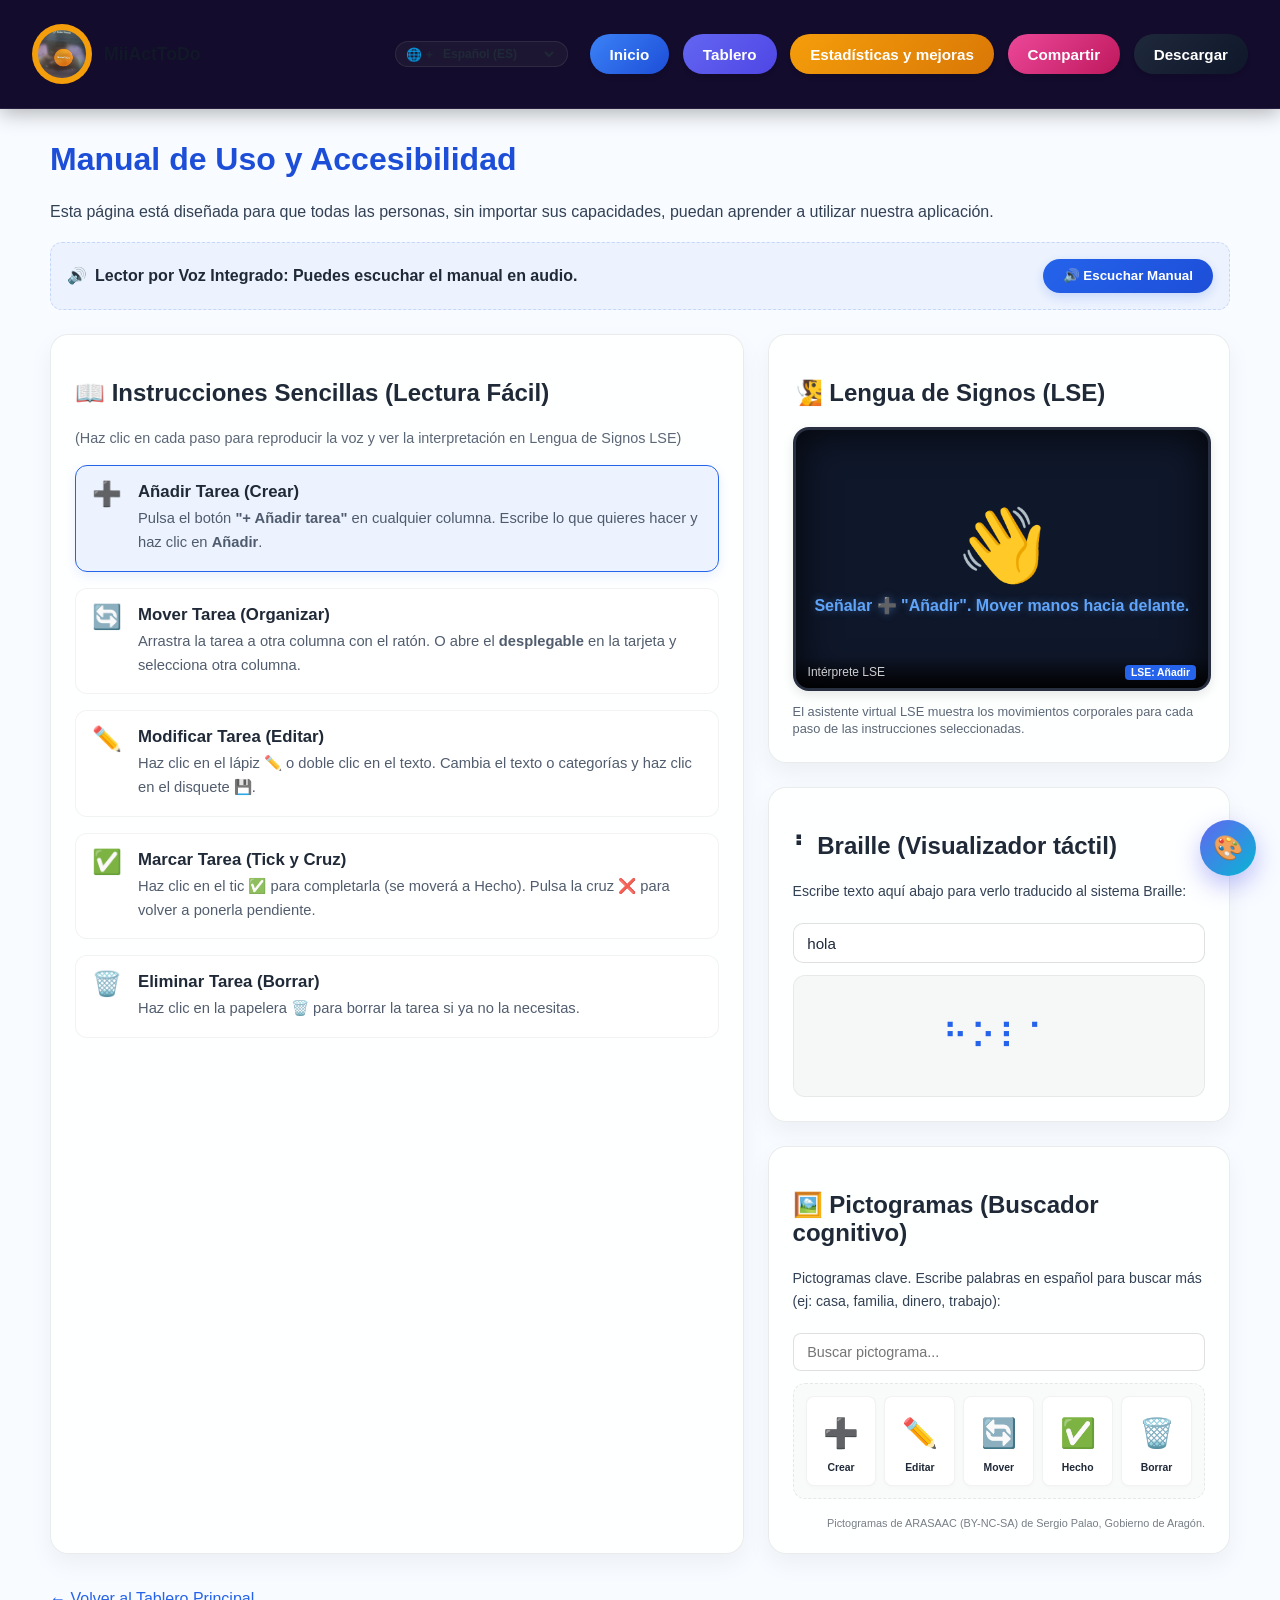
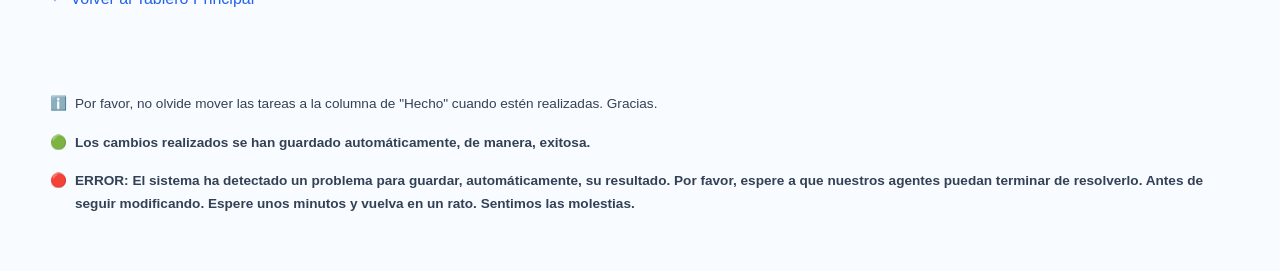
==== pages/about/index.html @ 46155be8 "adding viws" ====
<!DOCTYPE html>
<html lang="es">
<head>
  <meta charset="UTF-8">
  <meta name="viewport" content="width=device-width, initial-scale=1.0">
  <title data-translate="about_title">Acerca de... - Accesibilidad</title>
  <link rel="stylesheet" href="../../css/style.css?v=3">
  <link rel="stylesheet" href="./style.css">
  <script src="../../js/theme.js?v=3"></script>
  <script src="../../js/language.js" defer></script>
</head>
<body>
  <nav>
    <div class="nav-brand">
      <img src="../../img/logo.jpeg" alt="App logo" class="logo">
      <span class="brand-name">MiiActToDo</span>
    </div>
    <div class="nav-actions">
      <a href="../../index.html" class="nav-btn nav-btn-inicio" data-translate="nav_home">Inicio</a>
      <a href="../tablero/index.html" class="nav-btn nav-btn-tablero" data-translate="nav_board">Tablero</a>
      <a href="../estadisticasymejoras/index.html" class="nav-btn nav-btn-stats" data-translate="nav_stats">Estadísticas y mejoras</a>
      <a href="../compartir/index.html" class="nav-btn nav-btn-share" data-translate="nav_share">Compartir</a>
      <button type="button" class="nav-btn nav-btn-download" data-action="download-board" data-translate="nav_download">Descargar</button>
    </div>
  </nav>

  <main>
    <h1 data-translate="about_title">Manual de Uso y Accesibilidad</h1>
    <p data-translate="about_subtitle">Esta página está diseñada para que todas las personas, sin importar sus capacidades, puedan aprender a utilizar nuestra aplicación.</p>

    <!-- Narrator Control Panel -->
    <div class="narrator-section">
      <div style="display: flex; align-items: center; gap: 0.5rem;">
        <span>🔊</span>
        <strong data-translate="narrator_title">Lector por Voz Integrado: Puedes escuchar el manual en audio.</strong>
      </div>
      <div>
        <button id="audio-speak-btn" class="narrate-btn" data-translate="narrator_btn_speak">🔊 Escuchar Manual</button>
        <button id="audio-stop-btn" class="narrate-btn active" style="display:none; background:#ef4444;" data-translate="narrator_btn_stop">⏹️ Detener</button>
      </div>
    </div>

    <!-- Main Content Layout -->
    <div class="accessibility-container">
      
      <!-- Left Column: Lectura Facil Instructions -->
      <section class="accessibility-card">
        <h2 data-translate="easy_title">📖 Instrucciones Sencillas (Lectura Fácil)</h2>
        <p style="opacity:0.8; font-size:0.9rem;" data-translate="easy_subtitle">(Haz clic en cada paso para reproducir la voz y ver la interpretación en Lengua de Signos LSE)</p>
        
        <ul class="easy-instructions" id="steps-list">
          <li class="easy-step active" data-step="1" data-text="">
            <span class="step-number">➕</span>
            <div class="step-details">
              <h3>Añadir Tarea (Crear)</h3>
              <p>Pulsa el botón <strong>"+ Añadir tarea"</strong> en cualquier columna. Escribe lo que quieres hacer y haz clic en <strong>Añadir</strong>.</p>
            </div>
          </li>
          
          <li class="easy-step" data-step="2" data-text="">
            <span class="step-number">🔄</span>
            <div class="step-details">
              <h3>Mover Tarea (Organizar)</h3>
              <p>Arrastra la tarea a otra columna con el ratón. O abre el <strong>desplegable</strong> en la tarjeta y selecciona otra columna.</p>
            </div>
          </li>
          
          <li class="easy-step" data-step="3" data-text="">
            <span class="step-number">✏️</span>
            <div class="step-details">
              <h3>Modificar Tarea (Editar)</h3>
              <p>Haz clic en el lápiz <strong>✏️</strong> o doble clic en el texto. Cambia el texto o categorías y haz clic en el disquete <strong>💾</strong>.</p>
            </div>
          </li>
 
          <li class="easy-step" data-step="4" data-text="">
            <span class="step-number">✅</span>
            <div class="step-details">
              <h3>Marcar Tarea (Tick y Cruz)</h3>
              <p>Haz clic en la cruz <strong>❌</strong> para completarla (se moverá a Hecho). Pulsa el tick verde <strong>✅</strong> para volver a activarla.</p>
            </div>
          </li>
 
          <li class="easy-step" data-step="5" data-text="">
            <span class="step-number">🗑️</span>
            <div class="step-details">
              <h3>Eliminar Tarea (Borrar)</h3>
              <p>Haz clic en la papelera <strong>🗑️</strong> para borrar la tarea si ya no la necesitas.</p>
            </div>
          </li>
        </ul>
      </section>

      <!-- Right Column: Interactive Accessibility widgets -->
      <div style="display: flex; flex-direction: column; gap: 1.5rem;">
        
        <!-- Sign Language Player simulation -->
        <section class="accessibility-card">
          <h2 data-translate="lse_title">🧏 Lengua de Signos (LSE)</h2>
          <div class="lse-widget">
            <div class="lse-video-box">
              <div class="lse-avatar-container">
                <span class="lse-avatar" id="lse-avatar-emoji">👋</span>
                <span class="lse-status" id="lse-status-text" data-translate="lse_status_init">¡Hola! Selecciona un paso</span>
              </div>
              <div class="lse-video-controls">
                <span data-translate="lse_interpreter">Intérprete LSE</span>
                <span class="lse-badge" id="lse-chapter-badge" data-translate="lse_chapter_init">Capítulo: Inicio</span>
              </div>
            </div>
            <p style="font-size:0.8rem; margin:0; opacity:0.8; line-height:1.4;" data-translate="lse_desc">El asistente virtual LSE muestra los movimientos corporales para cada paso de las instrucciones seleccionadas.</p>
          </div>
        </section>

        <!-- Braille Transliterator widget -->
        <section class="accessibility-card">
          <h2 data-translate="braille_title">⠃ Braille (Visualizador táctil)</h2>
          <div class="braille-widget">
            <p style="font-size:0.88rem; margin:0 0 0.5rem 0;" data-translate="braille_desc">Escribe texto aquí abajo para verlo traducido al sistema Braille:</p>
            <input type="text" class="braille-input" id="braille-input-field" placeholder="Escribe aquí... (ej: hola)" data-translate="braille_placeholder" value="hola">
            <div class="braille-output-box">
              <span class="braille-text" id="braille-output-text">⠓⠕⠇⠁</span>
            </div>
          </div>
        </section>

        <!-- Pictograms widget -->
        <section class="accessibility-card">
          <h2 data-translate="picto_title">🖼️ Pictogramas (Buscador cognitivo)</h2>
          <div class="pictograms-widget">
            <p style="font-size:0.88rem; margin:0 0 0.5rem 0;" data-translate="picto_desc">Pictogramas clave. Escribe palabras para buscar más (ej: casa, familia, dinero, trabajo):</p>
            <div class="picto-search-container">
              <input type="text" class="picto-search-input" id="picto-search-field" placeholder="Buscar pictograma..." data-translate="picto_placeholder">
            </div>
            <div class="picto-grid" id="picto-results-grid">
              <!-- Dynamically populated from ARASAAC API / fallback -->
            </div>
            <div class="picto-attribution" style="font-size:0.68rem; opacity:0.6; text-align:right; margin-top:0.4rem;" data-translate="picto_attribution">
              Pictogramas de ARASAAC (BY-NC-SA) de Sergio Palao, Gobierno de Aragón.
            </div>
          </div>
        </section>

      </div>
    </div>

    <p style="margin-top: 2rem;"><a href="../../index.html" data-translate="back_to_board">← Volver al Tablero Principal</a></p>

    <footer class="board-status-footer" style="margin-top: 3.5rem; padding: 1.5rem 0; border-top: 1px solid rgba(255,255,255,0.06); display: flex; flex-direction: column; gap: 1rem; font-size: 0.85rem; line-height: 1.6; text-align: left; width: 100%;">
      <div style="display: flex; gap: 8px; align-items: flex-start; color: #cbd5e1; font-weight: 500;">
        <span>ℹ️</span>
        <p data-translate="footer_reminder" style="margin: 0;">Por favor, no olvide mover las tareas a la columna de "Hecho" cuando estén realizadas. Gracias.</p>
      </div>
      <div style="display: flex; gap: 8px; align-items: flex-start; color: #00f59b; font-weight: 600;">
        <span>🟢</span>
        <p data-translate="footer_save_success" style="margin: 0;">Los cambios realizados se han guardado automáticamente, de manera, exitosa.</p>
      </div>
      <div style="display: flex; gap: 8px; align-items: flex-start; color: #ef4444; font-weight: 600;">
        <span>🔴</span>
        <p data-translate="footer_save_error" style="margin: 0;">ERROR: El sistema ha detectado un problema para guardar, automáticamente, su resultado.<br>Por favor, espere a que nuestros agentes puedan terminar de resolverlo. Antes de seguir modificando.<br>Espere unos minutos y vuelva en un rato. Sentimos las molestias.</p>
      </div>
    </footer>
  </main>

  <script>
    document.addEventListener('DOMContentLoaded', () => {
      // 1. Text to Speech Narrator using HTML5 Web Speech API
      const speakBtn = document.getElementById('audio-speak-btn');
      const stopBtn = document.getElementById('audio-stop-btn');
      let synth = window.speechSynthesis;
      let utterance = null;
      let isNarrating = false;

      const stopSpeech = () => {
        if (synth && synth.speaking) {
          synth.cancel();
        }
        isNarrating = false;
        const currentLang = localStorage.getItem('app-language') || 'es';
        const dict = window.translations && window.translations[currentLang] ? window.translations[currentLang] : (window.translations ? window.translations.es : null);
        speakBtn.innerHTML = dict && dict.narrator_btn_speak ? dict.narrator_btn_speak : (currentLang === 'en' ? '🔊 Listen to Manual' : '🔊 Escuchar Manual');
        speakBtn.classList.remove('active');
        stopBtn.style.display = 'none';
      };

      const speakText = (text) => {
        if (!synth) return;
        stopSpeech();

        const currentLang = localStorage.getItem('app-language') || 'es';
        utterance = new SpeechSynthesisUtterance(text);
        
        // Map 2-letter codes to standard locales for better TTS voice matching
        const langMap = {
          'en': 'en-US', 'es': 'es-ES', 'fr': 'fr-FR', 'de': 'de-DE',
          'it': 'it-IT', 'pt': 'pt-PT', 'ca': 'ca-ES', 'gl': 'gl-ES',
          'eu': 'eu-ES', 'nl': 'nl-NL', 'pl': 'pl-PL', 'ro': 'ro-RO',
          'sv': 'sv-SE', 'da': 'da-DK', 'no': 'no-NO', 'fi': 'fi-FI',
          'cs': 'cs-CZ', 'hu': 'hu-HU', 'el': 'el-GR', 'tr': 'tr-TR',
          'ar': 'ar-SA', 'zh': 'zh-CN', 'ja': 'ja-JP', 'ko': 'ko-KR',
          'hi': 'hi-IN', 'ru': 'ru-RU'
        };
        utterance.lang = langMap[currentLang] || currentLang;
        utterance.rate = 0.95; // Slightly slower for readability
        
        utterance.onend = () => {
          stopSpeech();
        };

        utterance.onerror = () => {
          stopSpeech();
        };

        isNarrating = true;
        
        const dict = window.translations && window.translations[currentLang] ? window.translations[currentLang] : (window.translations ? window.translations.es : null);
        const speakingText = dict && dict.narrator_btn_speaking ? dict.narrator_btn_speaking : (currentLang === 'en' ? '⏸️ Narrating...' : '⏸️ Narrando...');
        
        speakBtn.innerHTML = speakingText;
        speakBtn.classList.add('active');
        stopBtn.style.display = 'inline-block';
        synth.speak(utterance);
      };

      speakBtn.addEventListener('click', () => {
        if (isNarrating) {
          stopSpeech();
        } else {
          let allText = "";
          const currentLang = localStorage.getItem('app-language') || 'es';
          const dict = window.translations && window.translations[currentLang] ? window.translations[currentLang] : (window.translations ? window.translations.es : null);
          const manualTitle = dict && dict.about_title ? dict.about_title + ". " : (currentLang === 'en' ? "User Manual. " : "Manual de Uso. ");
          allText += manualTitle;
          
          const steps = document.querySelectorAll('.easy-step');
          steps.forEach(step => {
            allText += step.getAttribute('data-text') + " ";
          });
          speakText(allText);
        }
      });

      stopBtn.addEventListener('click', stopSpeech);

      // 2. Clickable steps LSE interaction
      const steps = document.querySelectorAll('.easy-step');
      const lseEmoji = document.getElementById('lse-avatar-emoji');
      const lseStatus = document.getElementById('lse-status-text');
      const lseChapter = document.getElementById('lse-chapter-badge');

      const lseActions = {
        '1': { emoji: '🙌' },
        '2': { emoji: '🤝' },
        '3': { emoji: '✍️' },
        '4': { emoji: '👍' },
        '5': { emoji: '👎' }
      };

      steps.forEach(step => {
        step.addEventListener('click', () => {
          steps.forEach(s => s.classList.remove('active'));
          step.classList.add('active');

          const stepId = step.getAttribute('data-step');
          const stepText = step.getAttribute('data-text');

          // Read individual step
          speakText(stepText);

          // Update LSE visual interpreter simulation (text updates via language.js updateUIForLanguage)
          const currentLang = localStorage.getItem('app-language') || 'es';
          const action = lseActions[stepId];
          if (action) {
            lseEmoji.innerHTML = action.emoji;
            
            // Trigger language-based LSE text
            if (window.updateUIForLanguage) {
              window.updateUIForLanguage(currentLang);
            }
            
            // Trigger quick animation pop
            lseEmoji.style.animation = 'none';
            setTimeout(() => {
              lseEmoji.style.animation = 'lse-wave 1.5s ease-in-out infinite';
            }, 10);
          }
        });
      });

      // 3. Braille Transliterator
      const brailleInput = document.getElementById('braille-input-field');
      const brailleOutput = document.getElementById('braille-output-text');
      
      const brailleMap = {
        'a': '⠁', 'b': '⠃', 'c': '⠉', 'd': '⠙', 'e': '⠑', 'f': '⠋', 'g': '⠛', 'h': '⠓', 'i': '⠊', 'j': '⠚',
        'k': '⠅', 'l': '⠇', 'm': '⠍', 'n': '⠝', 'o': '⠕', 'p': '⠏', 'q': '⠟', 'r': '⠗', 's': '⠎', 't': '⠞',
        'u': '⠥', 'v': '⠧', 'w': '⠺', 'x': '⠭', 'y': '⠽', 'z': '⠵',
        'á': '⠷', 'é': '⠮', 'í': '⠊', 'ó': '⠬', 'ú': '⠾', 'ñ': '⠻',
        '1': '⠂', '2': '⠆', '3': '⠒', '4': '⠲', '5': '⠢', '6': '⠖', '7': '⠶', '8': '⠦', '9': '⠔', '0': '⠴',
        ' ': '⠠', '.': '⠤', ',': '⠠', '?': '⠦', '!': '⠮', '-': '⠤'
      };

      const transliterateToBraille = (text) => {
        return text.toLowerCase().split('').map(char => brailleMap[char] || char).join('');
      };

      brailleInput.addEventListener('input', (e) => {
        const val = e.target.value;
        brailleOutput.innerHTML = transliterateToBraille(val) || '⠠';
      });

      // 4. Pictograms Search connecting to official ARASAAC API
      const pictoSearch = document.getElementById('picto-search-field');
      const pictoGrid = document.getElementById('picto-results-grid');

      const defaultSearchTerms = {
        es: [
          { query: 'añadir', label: 'Crear' },
          { query: 'editar', label: 'Editar' },
          { query: 'mover', label: 'Mover' },
          { query: 'completado', label: 'Hecho' },
          { query: 'borrar', label: 'Borrar' }
        ],
        en: [
          { query: 'add', label: 'Create' },
          { query: 'edit', label: 'Edit' },
          { query: 'move', label: 'Move' },
          { query: 'completed', label: 'Done' },
          { query: 'delete', label: 'Delete' }
        ]
      };

      const pictoVocabulary = {
        es: {
          'casa': { symbol: '🏠', name: 'Casa' },
          'hogar': { symbol: '🏠', name: 'Hogar' },
          'familia': { symbol: '👪', name: 'Familia' },
          'personal': { symbol: '👤', name: 'Personal' },
          'social': { symbol: '👥', name: 'Social' },
          'amigos': { symbol: '🎉', name: 'Amigos' },
          'trabajo': { symbol: '💼', name: 'Trabajo' },
          'laboral': { symbol: '💼', name: 'Laboral' },
          'ocio': { symbol: '🎭', name: 'Ocio' },
          'juego': { symbol: '🎮', name: 'Juego' },
          'salud': { symbol: '❤️', name: 'Salud' },
          'medico': { symbol: '🏥', name: 'Médico' },
          'dinero': { symbol: '💰', name: 'Dinero' },
          'finanzas': { symbol: '💰', name: 'Finanzas' },
          'comida': { symbol: '🍏', name: 'Comida' },
          'fruta': { symbol: '🍎', name: 'Fruta' },
          'tiempo': { symbol: '⏱️', name: 'Tiempo' },
          'reloj': { symbol: '⏳', name: 'Reloj' },
          'calendario': { symbol: '📅', name: 'Fecha' },
          'correcto': { symbol: '✅', name: 'Hecho' },
          'incorrecto': { symbol: '❌', name: 'Pendiente' },
          'escribir': { symbol: '✏️', name: 'Escribir' },
          'papelera': { symbol: '🗑️', name: 'Borrar' },
          'persona': { symbol: '👤', name: 'Persona' },
          'escuchar': { symbol: '🔊', name: 'Escuchar' },
          'hablar': { symbol: '🗣️', name: 'Hablar' },
          'signos': { symbol: '🧏', name: 'Signos' }
        },
        en: {
          'house': { symbol: '🏠', name: 'House' },
          'home': { symbol: '🏠', name: 'Home' },
          'family': { symbol: '👪', name: 'Family' },
          'personal': { symbol: '👤', name: 'Personal' },
          'social': { symbol: '👥', name: 'Social' },
          'friends': { symbol: '🎉', name: 'Friends' },
          'work': { symbol: '💼', name: 'Work' },
          'job': { symbol: '💼', name: 'Job' },
          'leisure': { symbol: '🎭', name: 'Leisure' },
          'game': { symbol: '🎮', name: 'Game' },
          'health': { symbol: '❤️', name: 'Health' },
          'doctor': { symbol: '🏥', name: 'Doctor' },
          'money': { symbol: '💰', name: 'Money' },
          'finance': { symbol: '💰', name: 'Finance' },
          'food': { symbol: '🍏', name: 'Food' },
          'fruit': { symbol: '🍎', name: 'Fruit' },
          'time': { symbol: '⏱️', name: 'Time' },
          'clock': { symbol: '⏳', name: 'Clock' },
          'calendar': { symbol: '📅', name: 'Calendar' },
          'correct': { symbol: '✅', name: 'Done' },
          'incorrect': { symbol: '❌', name: 'Pending' },
          'write': { symbol: '✏️', name: 'Write' },
          'trash': { symbol: '🗑️', name: 'Delete' },
          'person': { symbol: '👤', name: 'Person' },
          'listen': { symbol: '🔊', name: 'Listen' },
          'speak': { symbol: '🗣️', name: 'Speak' },
          'signs': { symbol: '🧏', name: 'Signs' }
        }
      };

      const renderFallbackPictos = (filterText, lang) => {
        pictoGrid.innerHTML = '';
        const dict = pictoVocabulary[lang] || pictoVocabulary.es;
        let found = false;
        
        for (const [key, value] of Object.entries(dict)) {
          if (key.includes(filterText) || value.name.toLowerCase().includes(filterText)) {
            const card = document.createElement('div');
            card.className = 'picto-card';
            card.title = value.name;
            card.innerHTML = `<span class="picto-symbol">${value.symbol}</span><span class="picto-name">${value.name}</span>`;
            pictoGrid.appendChild(card);
            found = true;
          }
        }
        
        if (!found) {
          const empty = document.createElement('div');
          empty.style.cssText = 'grid-column: 1 / -1; text-align: center; font-size: 0.85rem; opacity: 0.6; padding: 1rem;';
          empty.innerHTML = lang === 'en' 
            ? `No pictograms found for "${filterText}"`
            : `No se encontraron pictogramas para "${filterText}"`;
          pictoGrid.appendChild(empty);
        }
      };

      const loadDefaultPictograms = (lang) => {
        const terms = defaultSearchTerms[lang] || defaultSearchTerms.es;
        pictoGrid.innerHTML = '';
        
        // Emojis mapping for fallback
        const emojis = {
          'Crear': '➕', 'Create': '➕',
          'Editar': '✏️', 'Edit': '✏️',
          'Mover': '🔄', 'Move': '🔄',
          'Hecho': '✅', 'Done': '✅',
          'Borrar': '🗑️', 'Delete': '🗑️'
        };

        terms.forEach(t => {
          const card = document.createElement('div');
          card.className = 'picto-card';
          card.title = t.label;
          const fallbackEmoji = emojis[t.label] || '❓';
          
          card.innerHTML = `<span class="picto-symbol">${fallbackEmoji}</span><span class="picto-name">${t.label}</span>`;
          pictoGrid.appendChild(card);
          
          // Asynchronously fetch from ARASAAC API
          const apiLang = lang === 'en' ? 'en' : 'es';
          fetch(`https://api.arasaac.org/api/pictograms/${apiLang}/search/${encodeURIComponent(t.query)}`)
            .then(res => res.json())
            .then(data => {
              if (Array.isArray(data) && data.length > 0) {
                const id = data[0]._id || data[0].idPictogram;
                if (id) {
                  const imgUrl = `https://api.arasaac.org/api/pictograms/${id}`;
                  const symbolSpan = card.querySelector('.picto-symbol');
                  if (symbolSpan) {
                    symbolSpan.innerHTML = `<img src="${imgUrl}" class="picto-img" alt="${t.label}">`;
                  }
                }
              }
            })
            .catch(err => {
              console.warn('ARASAAC API error for term: ' + t.query, err);
            });
        });
      };

      let searchTimeout = null;
      const performSearch = (query) => {
        const lang = localStorage.getItem('app-language') || 'es';
        const searchVal = query.toLowerCase().trim();
        
        if (!searchVal) {
          loadDefaultPictograms(lang);
          return;
        }
        
        pictoGrid.innerHTML = `<div style="grid-column: 1/-1; text-align: center; font-size: 0.85rem; opacity: 0.6; padding: 1rem;">${lang === 'en' ? 'Loading...' : 'Cargando...'}</div>`;
        
        const apiLang = lang === 'en' ? 'en' : 'es';
        fetch(`https://api.arasaac.org/api/pictograms/${apiLang}/search/${encodeURIComponent(searchVal)}`)
          .then(res => res.json())
          .then(data => {
            pictoGrid.innerHTML = '';
            if (Array.isArray(data) && data.length > 0) {
              const items = data.slice(0, 12); // Limit to top 12 results
              items.forEach(item => {
                const id = item._id || item.idPictogram;
                const keyword = item.keywords && item.keywords[0] ? item.keywords[0].keyword : item.keyword || searchVal;
                
                const card = document.createElement('div');
                card.className = 'picto-card';
                card.title = keyword;
                
                const imgUrl = `https://api.arasaac.org/api/pictograms/${id}`;
                card.innerHTML = `
                  <span class="picto-symbol">
                    <img src="${imgUrl}" class="picto-img" alt="${keyword}">
                  </span>
                  <span class="picto-name">${keyword}</span>
                `;
                pictoGrid.appendChild(card);
              });
            } else {
              renderFallbackPictos(searchVal, lang);
            }
          })
          .catch(err => {
            console.warn('ARASAAC search API failed, falling back to local emojis:', err);
            renderFallbackPictos(searchVal, lang);
          });
      };

      pictoSearch.addEventListener('input', (e) => {
        clearTimeout(searchTimeout);
        searchTimeout = setTimeout(() => {
          performSearch(e.target.value);
        }, 400);
      });

      // Load initial pictograms based on active language
      const activeLang = localStorage.getItem('app-language') || 'es';
      loadDefaultPictograms(activeLang);

      // Listen for language changes to reload
      window.addEventListener('languagechanged', (e) => {
        loadDefaultPictograms(e.detail.language);
        // Clear input
        pictoSearch.value = '';
      });

      // Stop speech on page unload/navigate
      window.addEventListener('beforeunload', () => {
        if (synth) synth.cancel();
      });
    });
  </script>
</body>
</html>
---- css/style.css ----
body {
  font-family: 'Outfit', sans-serif;
  margin: 0;
  padding: 0;
  min-height: 100vh;
  background: #0a051b;
  color: #f1f5f9;
}

nav {
  display: flex;
  align-items: center;
  justify-content: space-between;
  flex-wrap: wrap;
  gap: 1.75rem;
  padding: 1.5rem 2rem;
  background: #130c2c;
  border-bottom: 1px solid rgba(255, 255, 255, 0.08);
  box-shadow: 0 4px 20px rgba(0, 0, 0, 0.3);
}

.nav-brand {
  display: flex;
  align-items: center;
  gap: 0.75rem;
}

.logo {
  width: 48px;
  height: 48px;
  object-fit: cover;
  border-radius: 50%;
  background: #f59e0b;
  padding: 6px;
  animation: logo-spin 8s linear infinite;
}

@keyframes logo-spin {
  from { transform: rotate(0deg); }
  to   { transform: rotate(360deg); }
}

.brand-name {
  font-weight: 700;
  font-size: 1.1rem;
  color: #111827;
}

.nav-actions {
  display: flex;
  gap: 0.85rem;
  flex-wrap: wrap;
  align-items: center;
}

.nav-btn {
  display: inline-block;
  text-decoration: none;
  font-weight: 600;
  font-size: 0.95rem;
  padding: 0.7rem 1.25rem;
  border-radius: 999px;
  border: none;
  cursor: pointer;
  color: #ffffff;
  transition: all 0.25s cubic-bezier(0.4, 0, 0.2, 1);
  box-shadow: 0 4px 6px -1px rgba(0, 0, 0, 0.05), 0 2px 4px -1px rgba(0, 0, 0, 0.03);
}

/* Hover and active states for a premium, tactile feeling */
.nav-btn:hover,
.nav-btn:focus {
  transform: translateY(-2px);
  color: #ffffff;
  box-shadow: 0 8px 16px -4px rgba(0, 0, 0, 0.12), 0 4px 8px -2px rgba(0, 0, 0, 0.06);
  text-decoration: none;
  outline: none;
}

.nav-btn:active {
  transform: translateY(0);
}

.nav-btn:focus-visible {
  outline: 3px solid rgba(59, 130, 246, 0.5);
  outline-offset: 2px;
}

/* Specific button color palettes using vibrant modern gradients */
.nav-btn-inicio {
  background: linear-gradient(135deg, #3b82f6, #1d4ed8);
}
.nav-btn-inicio:hover {
  background: linear-gradient(135deg, #60a5fa, #2563eb);
}

.nav-btn-about {
  background: linear-gradient(135deg, #8b5cf6, #6d28d9);
}
.nav-btn-about:hover {
  background: linear-gradient(135deg, #a78bfa, #7c3aed);
}

.nav-btn-tablero {
  background: linear-gradient(135deg, #6366f1, #4f46e5);
}
.nav-btn-tablero:hover {
  background: linear-gradient(135deg, #818cf8, #4f46e5);
}

.nav-btn-stats {
  background: linear-gradient(135deg, #f59e0b, #d97706);
}
.nav-btn-stats:hover {
  background: linear-gradient(135deg, #fbbf24, #b45309);
}

.nav-btn-share {
  background: linear-gradient(135deg, #ec4899, #be185d);
}
.nav-btn-share:hover {
  background: linear-gradient(135deg, #f472b6, #db2777);
}

.nav-btn-download {
  background: linear-gradient(135deg, #1e293b, #0f172a);
}
.nav-btn-download:hover {
  background: linear-gradient(135deg, #334155, #1e293b);
}


main {
  max-width: 1180px;
  margin: 0 auto;
  padding: 2rem 1.25rem;
}

.board-intro {
  margin-bottom: 1.5rem;
  padding: 1.5rem;
  background: #130c2c;
  border-radius: 18px;
  border: 1px solid rgba(255, 255, 255, 0.08);
  box-shadow: 0 12px 30px rgba(0, 0, 0, 0.25);
}

.intro-instructions {
  margin-top: 1.25rem;
  display: grid;
  grid-template-columns: repeat(auto-fit, minmax(190px, 1fr));
  gap: 1rem;
}

.intro-step {
  background: rgba(120, 120, 120, 0.05);
  padding: 1rem;
  border-radius: 12px;
  border: 1px solid rgba(120, 120, 120, 0.12);
  transition: transform 0.2s ease, box-shadow 0.2s ease;
}

.intro-step:hover {
  transform: translateY(-2px);
  box-shadow: 0 6px 12px rgba(15, 23, 42, 0.04);
}

.intro-step h3 {
  margin: 0 0 0.35rem 0;
  font-size: 0.95rem;
  font-weight: 700;
  display: flex;
  align-items: center;
  gap: 6px;
}

.intro-step p {
  margin: 0;
  font-size: 0.8rem;
  opacity: 0.8;
  line-height: 1.4;
}

.columns {
  display: grid;
  grid-template-columns: repeat(auto-fit, minmax(240px, 1fr));
  gap: 1rem;
  margin-bottom: 1.5rem;
}

.column {
  background: #130c2c;
  border-radius: 18px;
  padding: 1.25rem;
  border: 1px solid rgba(255, 255, 255, 0.08);
  box-shadow: 0 10px 24px rgba(0, 0, 0, 0.20);
}

.column h2 {
  margin-top: 0;
  font-size: 1.15rem;
  color: #00f59b !important;
  display: flex;
  justify-content: space-between;
  align-items: center;
  width: 100%;
}

.column-add-btn {
  width: 26px;
  height: 26px;
  border-radius: 50%;
  border: 1.5px solid #00f59b;
  background: transparent;
  color: #00f59b;
  font-size: 1.1rem;
  font-weight: 700;
  display: flex;
  align-items: center;
  justify-content: center;
  cursor: pointer;
  transition: all 0.2s ease;
  padding: 0;
  margin: 0;
  line-height: 1;
}

.column-add-btn:hover {
  background: rgba(0, 245, 155, 0.1);
  transform: scale(1.08);
}

.column ul {
  list-style: none;
  margin: 1rem 0 0;
  padding: 0;
}

.column li {
  padding: 0.7rem 0;
  border-bottom: 1px solid #e5e7eb;
}

.column li:last-child {
  border-bottom: none;
}

.ambitos {
  background: #ffffff;
  border-radius: 18px;
  padding: 1.5rem;
  box-shadow: 0 10px 24px rgba(15, 23, 42, 0.05);
}

.ambitos h2 {
  margin-top: 0;
  font-size: 1.25rem;
}

.ambitos buttons,
.ambitos-details {
  margin-top: 1rem;
}

.ambitos-buttons {
  display: flex;
  flex-wrap: wrap;
  gap: 0.75rem;
  margin: 1rem 0 0;
}

.ambitos-buttons button {
  border: none;
  padding: 0.7rem 1.25rem;
  border-radius: 999px;
  cursor: pointer;
  font-weight: 600;
  color: #ffffff !important;
  opacity: 0.8;
  transition: all 0.25s cubic-bezier(0.4, 0, 0.2, 1);
  box-shadow: 0 4px 6px -1px rgba(0, 0, 0, 0.05), 0 2px 4px -1px rgba(0, 0, 0, 0.03);
}

.ambitos-buttons button:hover,
.ambitos-buttons button.active {
  opacity: 1;
  transform: translateY(-2px);
  box-shadow: 0 8px 16px -4px rgba(0, 0, 0, 0.15), 0 4px 8px -2px rgba(0, 0, 0, 0.08);
}

.ambitos-buttons button:active {
  transform: translateY(0);
}

.ambitos-buttons button[data-ambito="familia"] {
  background: linear-gradient(135deg, #ec4899, #db2777); /* Rose/Pink */
}

.ambitos-buttons button[data-ambito="personal"] {
  background: linear-gradient(135deg, #6366f1, #4f46e5); /* Indigo */
}

.ambitos-buttons button[data-ambito="social"] {
  background: linear-gradient(135deg, #3b82f6, #1d4ed8); /* Blue */
}

.ambitos-buttons button[data-ambito="laboral"] {
  background: linear-gradient(135deg, #f59e0b, #d97706); /* Amber/Orange */
}

.ambitos-buttons button[data-ambito="ocio"] {
  background: linear-gradient(135deg, #8b5cf6, #7c3aed); /* Purple/Violet */
}

.ambitos-buttons button[data-ambito="salud"] {
  background: linear-gradient(135deg, #10b981, #059669); /* Emerald Green */
}

.ambitos-buttons button[data-ambito="hogar"] {
  background: linear-gradient(135deg, #06b6d4, #0891b2); /* Cyan */
}

.ambitos-buttons button[data-ambito="finanzas"] {
  background: linear-gradient(135deg, #14b8a6, #0d9488); /* Teal */
}

.ambitos-buttons button[data-ambito="otro"] {
  background: linear-gradient(135deg, #facc15, #ca8a04); /* Yellow */
}

.ambitos-buttons button[data-ambito="todos"] {
  background: linear-gradient(135deg, #64748b, #475569); /* Slate */
}


.ambitos details {
  margin-top: 1rem;
  border: 1px solid #e5e7eb;
  border-radius: 14px;
  padding: 0.75rem 1rem;
  background: #fafbff;
}

.ambitos summary {
  cursor: pointer;
  font-weight: 700;
  color: #111827;
  outline: none;
}

.ambitos details[open] {
  background: #ffffff;
}

.ambitos ul {
  margin: 0.75rem 0 0;
  padding-left: 1.2rem;
}

.ambitos li {
  margin-bottom: 0.5rem;
}

.detalles {
  background: #ffffff;
  border-radius: 18px;
  padding: 1.5rem;
  box-shadow: 0 10px 24px rgba(15, 23, 42, 0.05);
  margin-top: 1.5rem;
}

.detalles h2 {
  margin-top: 0;
  font-size: 1.25rem;
}

.detalles details {
  margin-top: 1rem;
  border: 1px solid #e5e7eb;
  border-radius: 14px;
  padding: 0.75rem 1rem;
  background: #fafbff;
}

.detalles ul {
  margin: 0.75rem 0 0;
  padding-left: 1.2rem;
}

.detalles li {
  margin-bottom: 0.5rem;
}

.detalles {
  background: #ffffff;
  border-radius: 18px;
  padding: 1.5rem;
  box-shadow: 0 10px 24px rgba(15, 23, 42, 0.05);
  margin-top: 1.5rem;
}

.detalles h2 {
  margin-top: 0;
  font-size: 1.25rem;
}

.detalles details {
  margin-top: 1rem;
  border: 1px solid #e5e7eb;
  border-radius: 14px;
  padding: 0.75rem 1rem;
  background: #fafbff;
}

.detalles ul {
  margin: 0.75rem 0 0;
  padding-left: 1.2rem;
}

.detalles li {
  margin-bottom: 0.5rem;
}

/* --- Task Card and Interactive Board Styling --- */

/* Reset default list padding and layout */
.column ul.task-list {
  list-style: none;
  margin: 1rem 0 0;
  padding: 0;
  min-height: 100px; /* Ensures drop area is always accessible even if column is empty */
  display: flex;
  flex-direction: column;
  gap: 0.75rem;
  transition: background-color 0.2s ease, border 0.2s ease;
  border-radius: 12px;
  padding: 4px;
}

.column ul.task-list.drag-over {
  background: rgba(99, 102, 241, 0.05);
  outline: 2px dashed rgba(99, 102, 241, 0.4);
  outline-offset: 2px;
}

/* Base Card Style */
.task-card {
  background: #170e30 !important;
  border: 1px solid rgba(255, 255, 255, 0.08) !important;
  border-bottom: 1px solid rgba(255, 255, 255, 0.08) !important;
  border-radius: 14px;
  padding: 1.1rem 1.25rem !important;
  cursor: grab;
  transition: transform 0.2s cubic-bezier(0.4, 0, 0.2, 1), 
              box-shadow 0.2s cubic-bezier(0.4, 0, 0.2, 1), 
              border-color 0.2s ease,
              background-color 0.2s ease;
  display: flex;
  flex-direction: column;
  align-items: flex-start;
  gap: 0.5rem;
  box-shadow: 0 10px 20px rgba(0, 0, 0, 0.25);
  position: relative;
}

.task-card:hover {
  transform: translateY(-2px);
  box-shadow: 0 12px 25px rgba(0, 245, 155, 0.15);
  border-color: rgba(0, 245, 155, 0.4) !important;
}

.task-card:active {
  cursor: grabbing;
}

.task-card.dragging {
  opacity: 0.4;
  transform: scale(0.98);
  box-shadow: none;
  border: 2px dashed rgba(99, 102, 241, 0.5) !important;
}

/* Card Content */
.task-content {
  flex-grow: 1;
  word-break: break-word;
  font-weight: 500;
  font-size: 0.95rem;
  color: inherit;
}

.task-text {
  cursor: text;
}

/* Card Actions */
.task-actions {
  display: flex;
  align-items: center;
  gap: 0.35rem;
}

/* Task Buttons style */
.task-btn {
  background: transparent;
  border: none;
  cursor: pointer;
  padding: 0.35rem;
  border-radius: 6px;
  display: flex;
  align-items: center;
  justify-content: center;
  transition: all 0.2s ease;
  font-size: 0.95rem;
}

.task-btn:hover {
  background: rgba(0, 0, 0, 0.05);
  transform: scale(1.1);
}

.task-btn:active {
  transform: scale(0.9);
}

/* Dropdown column select style */
.task-move-select {
  background: rgba(0, 0, 0, 0.04);
  border: 1px solid rgba(0, 0, 0, 0.08);
  border-radius: 8px;
  padding: 4px 8px;
  font-size: 0.75rem;
  font-weight: 600;
  color: inherit;
  cursor: pointer;
  outline: none;
  transition: all 0.2s ease;
  margin-right: 0.25rem;
}

.task-move-select:hover {
  background: rgba(0, 0, 0, 0.08);
  border-color: rgba(99, 102, 241, 0.3);
}

/* Dark theme specific adjustments if theme panel color active */
.dark-theme-panel .task-card {
  background: rgba(30, 41, 59, 0.7);
  border-color: rgba(255, 255, 255, 0.08) !important;
  color: #f1f5f9;
}

.dark-theme-panel .task-btn:hover {
  background: rgba(255, 255, 255, 0.08);
}

.dark-theme-panel .task-move-select {
  background: rgba(255, 255, 255, 0.05);
  border-color: rgba(255, 255, 255, 0.1);
}

/* Add Task Form Styling */
.add-task-container {
  margin-top: 1rem;
}

.add-task-btn {
  display: none !important;
}

.add-task-form, .task-edit-form {
  background: rgba(255, 255, 255, 0.5);
  border: 1px solid rgba(0, 0, 0, 0.08);
  border-radius: 12px;
  padding: 0.75rem;
  display: flex;
  flex-direction: column;
  gap: 0.5rem;
  box-shadow: inset 0 2px 4px rgba(0, 0, 0, 0.02);
}

.dark-theme-panel .add-task-form, 
.dark-theme-panel .task-edit-form {
  background: rgba(15, 23, 42, 0.4);
  border-color: rgba(255, 255, 255, 0.08);
}

.add-task-input, .edit-task-input {
  width: 100%;
  box-sizing: border-box;
  background: #ffffff;
  border: 1px solid rgba(0, 0, 0, 0.12);
  border-radius: 8px;
  padding: 0.5rem 0.75rem;
  font-size: 0.9rem;
  color: #1e293b;
  outline: none;
  transition: border-color 0.2s ease, box-shadow 0.2s ease;
}

.dark-theme-panel .add-task-input, 
.dark-theme-panel .edit-task-input {
  background: #1e293b;
  border-color: rgba(255, 255, 255, 0.15);
  color: #f8fafc;
}

.add-task-input:focus, .edit-task-input:focus {
  border-color: #6366f1;
  box-shadow: 0 0 0 3px rgba(99, 102, 241, 0.15);
}

.add-actions, .edit-actions {
  display: flex;
  justify-content: flex-end;
  gap: 0.35rem;
}

.save-add-btn {
  background: linear-gradient(135deg, #6366f1, #4f46e5);
  color: #ffffff !important;
  border: none;
  border-radius: 8px;
  padding: 0.4rem 0.85rem;
  font-weight: 600;
  font-size: 0.85rem;
  cursor: pointer;
  box-shadow: 0 4px 6px rgba(99, 102, 241, 0.15);
}

.save-add-btn:hover {
  background: linear-gradient(135deg, #4f46e5, #4338ca);
  transform: translateY(-1px);
}

.cancel-add-btn {
  background: transparent;
  border: 1px solid rgba(0, 0, 0, 0.1);
  color: inherit;
  border-radius: 8px;
  padding: 0.4rem 0.85rem;
  font-weight: 600;
  font-size: 0.85rem;
  cursor: pointer;
}

.cancel-add-btn:hover {
  background: rgba(0, 0, 0, 0.05);
}

.dark-theme-panel .cancel-add-btn {
  border-color: rgba(255, 255, 255, 0.15);
}

.dark-theme-panel .cancel-add-btn:hover {
  background: rgba(255, 255, 255, 0.05);
}

.task-edit-form {
  width: 100%;
  border: none;
  background: transparent;
  padding: 0;
  gap: 0.5rem;
}

.task-edit-form .edit-actions {
  margin-top: 0.25rem;
}

/* Completed task styling */
.task-card.completed .task-text {
  text-decoration: none;
  opacity: 1;
}

.task-card.completed {
  background: #170e30 !important;
  border-color: rgba(16, 185, 129, 0.35) !important;
}

/* Metadata badges and tags styling */
.task-tags {
  display: flex;
  flex-wrap: wrap;
  gap: 0.35rem;
  margin-top: 0.45rem;
}

.tag {
  font-size: 0.72rem;
  font-weight: 600;
  padding: 3px 8px;
  border-radius: 6px;
  display: inline-flex;
  align-items: center;
  gap: 3px;
  background: rgba(0, 0, 0, 0.04);
  color: #334155;
  border: 1px solid rgba(0, 0, 0, 0.04);
  line-height: 1;
}

.dark-theme-panel .tag {
  color: #cbd5e1;
  background: rgba(255, 255, 255, 0.05);
  border-color: rgba(255, 255, 255, 0.05);
}

/* Badges for Ambitos using the exact gradients */
.tag-ambito-familia {
  background: linear-gradient(135deg, #ec4899, #db2777) !important;
  color: #ffffff !important;
  border: none !important;
}
.tag-ambito-personal {
  background: linear-gradient(135deg, #6366f1, #4f46e5) !important;
  color: #ffffff !important;
  border: none !important;
}
.tag-ambito-social {
  background: linear-gradient(135deg, #3b82f6, #1d4ed8) !important;
  color: #ffffff !important;
  border: none !important;
}
.tag-ambito-laboral {
  background: linear-gradient(135deg, #f59e0b, #d97706) !important;
  color: #ffffff !important;
  border: none !important;
}
.tag-ambito-ocio {
  background: linear-gradient(135deg, #8b5cf6, #7c3aed) !important;
  color: #ffffff !important;
  border: none !important;
}
.tag-ambito-salud {
  background: linear-gradient(135deg, #10b981, #059669) !important;
  color: #ffffff !important;
  border: none !important;
}
.tag-ambito-hogar {
  background: linear-gradient(135deg, #06b6d4, #0891b2) !important;
  color: #ffffff !important;
  border: none !important;
}
.tag-ambito-finanzas {
  background: linear-gradient(135deg, #14b8a6, #0d9488) !important;
  color: #ffffff !important;
  border: none !important;
}

/* Other categories styling */
.tag-urgencia-alta {
  background: rgba(239, 68, 68, 0.1) !important;
  color: #ef4444 !important;
  border-color: rgba(239, 68, 68, 0.2) !important;
}
.tag-urgencia-media {
  background: rgba(245, 158, 11, 0.1) !important;
  color: #d97706 !important;
  border-color: rgba(245, 158, 11, 0.2) !important;
}
.tag-urgencia-baja {
  background: rgba(16, 185, 129, 0.1) !important;
  color: #10b981 !important;
  border-color: rgba(16, 185, 129, 0.2) !important;
}

.tag-importancia-muy {
  background: rgba(249, 115, 22, 0.1) !important;
  color: #f97316 !important;
  border-color: rgba(249, 115, 22, 0.2) !important;
}
.tag-importancia-importante {
  background: rgba(99, 102, 241, 0.1) !important;
  color: #6366f1 !important;
  border-color: rgba(99, 102, 241, 0.2) !important;
}
.tag-importancia-menos {
  background: rgba(100, 116, 139, 0.1) !important;
  color: #64748b !important;
  border-color: rgba(100, 116, 139, 0.2) !important;
}

.tag-dificultad-alta {
  background: rgba(139, 92, 246, 0.1) !important;
  color: #8b5cf6 !important;
  border-color: rgba(139, 92, 246, 0.2) !important;
}
.tag-dificultad-media {
  background: rgba(6, 182, 212, 0.1) !important;
  color: #06b6d4 !important;
  border-color: rgba(6, 182, 212, 0.2) !important;
}
.tag-dificultad-baja {
  background: rgba(20, 184, 166, 0.1) !important;
  color: #14b8a6 !important;
  border-color: rgba(20, 184, 166, 0.2) !important;
}

.tag-tiempo-poco, .tag-tiempo-medio, .tag-tiempo-largo {
  background: rgba(148, 163, 184, 0.15) !important;
  border-color: rgba(148, 163, 184, 0.2) !important;
  color: inherit !important;
}

/* Edit and add selectors grid layout */
.edit-selectors-grid {
  display: grid;
  grid-template-columns: repeat(auto-fit, minmax(130px, 1fr));
  gap: 0.5rem;
  margin: 0.5rem 0;
  padding: 0.5rem;
  background: rgba(0, 0, 0, 0.02);
  border-radius: 8px;
  border: 1px dashed rgba(0, 0, 0, 0.08);
}

.dark-theme-panel .edit-selectors-grid {
  background: rgba(255, 255, 255, 0.02);
  border-color: rgba(255, 255, 255, 0.08);
}

.selector-item {
  display: flex;
  flex-direction: column;
  gap: 0.25rem;
}

.selector-item label {
  font-size: 0.72rem;
  font-weight: 600;
  color: inherit;
  opacity: 0.8;
}

.selector-item select {
  background: #ffffff;
  border: 1px solid rgba(0, 0, 0, 0.12);
  border-radius: 6px;
  padding: 3px 6px;
  font-size: 0.8rem;
  color: #1e293b;
  outline: none;
  cursor: pointer;
  width: 100%;
}

.dark-theme-panel .selector-item select {
  background: #1e293b;
  border-color: rgba(255, 255, 255, 0.15);
  color: #f8fafc;
}

/* Dynamic Criteria Breakdown sections */
.criteria-breakdown {
  display: grid;
  grid-template-columns: repeat(auto-fit, minmax(200px, 1fr));
  gap: 1rem;
  padding-top: 0.5rem;
}

.criteria-group h4 {
  margin: 0 0 0.5rem;
  font-size: 0.95rem;
  font-weight: 700;
  color: inherit;
  border-bottom: 1px dashed rgba(0, 0, 0, 0.08);
  padding-bottom: 4px;
}

.dark-theme-panel .criteria-group h4 {
  border-color: rgba(255, 255, 255, 0.08);
}

.criteria-task-list {
  list-style: disc;
  padding-left: 1.1rem !important;
  margin: 0;
}

.criteria-task-list li {
  font-size: 0.88rem;
  margin-bottom: 0.35rem;
  padding: 0 !important;
  border: none !important;
  color: inherit;
}

.ambitos-details details {
  margin-bottom: 0.5rem;
}

/* Inherit card typography on actions */
.task-card button.task-btn {
  color: inherit !important;
}

.task-card select.task-move-select {
  color: inherit !important;
  background: rgba(0, 0, 0, 0.05);
  border-color: rgba(0, 0, 0, 0.12);
}

.dark-theme-panel .task-card select.task-move-select {
  background: rgba(255, 255, 255, 0.08);
  border-color: rgba(255, 255, 255, 0.15);
}

.hidden {
  display: none !important;
}

.task-description {
  margin-top: 4px;
}

.task-schedule-info {
  margin-top: 4px;
}

.lang-selector-nav button:hover {
  background: rgba(37, 99, 235, 0.15) !important;
}

.lang-selector-nav button:active {
  transform: scale(0.95);
}

/* Split Layout & Code Inspector Sidebar - REMOVED */


/* Help Button & Curved Figma Guide Arrow */
.help-toggle-btn {
  box-shadow: 0 4px 10px rgba(0, 0, 0, 0.2);
}

.help-toggle-btn:hover {
  transform: scale(1.08) rotate(5deg);
  background: rgba(120, 120, 120, 0.25) !important;
  box-shadow: 0 6px 15px rgba(0, 245, 155, 0.2);
}

.help-toggle-btn:active {
  transform: scale(0.95);
}

/* Figma Pointing Arrow Styles & Keyframe pulse */
@keyframes arrowPulse {
  0% {
    transform: rotate(-5deg) translateY(0);
  }
  50% {
    transform: rotate(-5deg) translateY(4px);
    filter: drop-shadow(0 0 4px rgba(0, 245, 155, 0.5));
  }
  100% {
    transform: rotate(-5deg) translateY(0);
  }
}

.figma-pointing-arrow {
  animation: arrowPulse 2s infinite ease-in-out;
}

/* Smooth toggle visibility for board instructions */
.board-intro {
  max-height: 500px;
  opacity: 1;
  overflow: hidden;
  transition: max-height 0.35s cubic-bezier(0.4, 0, 0.2, 1), 
              opacity 0.3s ease-in-out, 
              padding 0.35s ease-in-out, 
              margin 0.35s ease-in-out,
              border 0.2s ease-in-out;
}

.board-intro.collapsed {
  max-height: 0;
  opacity: 0;
  padding-top: 0 !important;
  padding-bottom: 0 !important;
  margin-top: 0 !important;
  margin-bottom: 0 !important;
  border-color: transparent !important;
}

/* Deleted task card styling (Figma concept) */
.task-card.deleted-card {
  opacity: 0.55;
  border: 1.5px dashed rgba(239, 68, 68, 0.4) !important;
  background: rgba(30, 10, 20, 0.4) !important;
}

.task-card.deleted-card:hover {
  opacity: 0.95;
  box-shadow: 0 12px 25px rgba(239, 68, 68, 0.15);
  border-color: rgba(239, 68, 68, 0.7) !important;
}

/* Recover button styling */
.task-card .recover-btn:hover {
  transform: scale(1.15);
}

/* Rich Tooltips (Hover descriptive cards with arrows) */
.rich-tooltip-content {
  visibility: hidden;
  width: 250px;
  background: rgba(19, 12, 44, 0.96) !important;
  backdrop-filter: blur(12px);
  -webkit-backdrop-filter: blur(12px);
  color: #f1f5f9 !important;
  text-align: left;
  border-radius: 12px;
  padding: 10px 14px;
  border: 1.5px solid rgba(0, 245, 155, 0.45) !important;
  box-shadow: 0 10px 30px rgba(0, 0, 0, 0.6);
  font-size: 0.76rem !important;
  font-weight: 500 !important;
  text-transform: none !important;
  line-height: 1.45;
  
  /* Positioning relative to parent button */
  position: absolute;
  z-index: 1000;
  bottom: 130%; /* Position above */
  right: 50%;
  transform: translateX(50%) translateY(8px);
  
  /* Transitions */
  opacity: 0;
  transition: opacity 0.22s cubic-bezier(0.4, 0, 0.2, 1), 
              transform 0.22s cubic-bezier(0.4, 0, 0.2, 1),
              visibility 0.22s;
  pointer-events: none;
}

/* Tooltip Arrow (Flecha) */
.rich-tooltip-content::after {
  content: "";
  position: absolute;
  top: 100%; /* Bottom of tooltip */
  left: 50%;
  margin-left: -7px;
  border-width: 7px;
  border-style: solid;
  border-color: rgba(19, 12, 44, 0.96) transparent transparent transparent;
}

/* Tooltip Arrow Outer Border highlight */
.rich-tooltip-content::before {
  content: "";
  position: absolute;
  top: 100%;
  left: 50%;
  margin-left: -8.5px;
  border-width: 8.5px;
  border-style: solid;
  border-color: rgba(0, 245, 155, 0.45) transparent transparent transparent;
  z-index: -1;
}

/* Show Tooltip on Hover */
.task-card .edit-btn:hover .rich-tooltip-content,
.task-card .recover-btn:hover .rich-tooltip-content,
.column h2 .column-add-btn:hover .rich-tooltip-content {
  visibility: visible;
  opacity: 1;
  transform: translateX(50%) translateY(0);
}

/* Specific adjustments for add button tooltip */
.column h2 .column-add-btn .add-tooltip-content {
  width: 260px;
  bottom: 140%;
  font-family: 'Outfit', sans-serif;
}

/* Clean end of stylesheet */
---- pages/about/style.css ----
body {
  font-family: Arial, sans-serif;
  margin: 0;
  padding: 0;
  min-height: 100vh;
  background: #f8fbff;
  color: #1f2937;
}

main {
  max-width: 1180px;
  margin: 0 auto;
  padding: 2rem 1.25rem;
}

h1 {
  color: #1d4ed8;
  margin-top: 0;
}

p {
  color: #334155;
  line-height: 1.65;
}

a {
  color: #2563eb;
  text-decoration: none;
}

a:hover {
  text-decoration: underline;
}

/* Layout and Grid */
.accessibility-container {
  display: grid;
  grid-template-columns: 1fr;
  gap: 1.5rem;
  margin-top: 1.5rem;
}

@media (min-width: 768px) {
  .accessibility-container {
    grid-template-columns: 1.2fr 0.8fr;
  }
}

.accessibility-card {
  background: rgba(255, 255, 255, 0.85);
  border: 1px solid rgba(0, 0, 0, 0.08);
  border-radius: 18px;
  padding: 1.5rem;
  box-shadow: 0 10px 24px rgba(15, 23, 42, 0.05);
}

.dark-theme-panel .accessibility-card {
  background: rgba(15, 23, 42, 0.6);
  border-color: rgba(255, 255, 255, 0.08);
}

/* Audio Narrator */
.narrator-section {
  display: flex;
  align-items: center;
  justify-content: space-between;
  flex-wrap: wrap;
  gap: 1rem;
  margin-bottom: 1.5rem;
  padding: 1rem;
  background: rgba(37, 99, 235, 0.05);
  border-radius: 12px;
  border: 1px dashed rgba(37, 99, 235, 0.2);
}

.narrate-btn {
  background: linear-gradient(135deg, #2563eb, #1d4ed8);
  color: #ffffff !important;
  border: none;
  border-radius: 999px;
  padding: 0.6rem 1.25rem;
  font-weight: 700;
  cursor: pointer;
  box-shadow: 0 4px 12px rgba(37, 99, 235, 0.2);
  transition: all 0.2s ease;
  display: inline-flex;
  align-items: center;
  gap: 8px;
}

.narrate-btn:hover {
  transform: translateY(-1px);
  box-shadow: 0 6px 16px rgba(37, 99, 235, 0.3);
}

.narrate-btn.active {
  background: linear-gradient(135deg, #ef4444, #dc2626);
  box-shadow: 0 4px 12px rgba(239, 68, 68, 0.2);
}

/* Easy read instructions list */
.easy-instructions {
  list-style: none;
  padding: 0;
  margin: 0;
  display: flex;
  flex-direction: column;
  gap: 1rem;
}

.easy-step {
  padding: 1rem;
  border-radius: 12px;
  background: rgba(255, 255, 255, 0.5);
  border: 1px solid rgba(0, 0, 0, 0.05);
  cursor: pointer;
  transition: all 0.2s ease;
  display: flex;
  gap: 1rem;
  align-items: flex-start;
}

.easy-step:hover {
  background: rgba(37, 99, 235, 0.03);
  border-color: rgba(37, 99, 235, 0.15);
  transform: translateX(4px);
}

.easy-step.active {
  background: rgba(37, 99, 235, 0.08) !important;
  border-color: #2563eb !important;
  box-shadow: 0 4px 12px rgba(37, 99, 235, 0.1);
}

.step-number {
  font-size: 1.5rem;
  line-height: 1;
}

.step-details h3 {
  margin: 0 0 0.25rem;
  font-size: 1.05rem;
  color: inherit;
}

.step-details p {
  margin: 0;
  font-size: 0.92rem;
  opacity: 0.85;
}

/* Braille transliterator Widget */
.braille-widget {
  display: flex;
  flex-direction: column;
  gap: 0.75rem;
}

.braille-input {
  width: 100%;
  box-sizing: border-box;
  padding: 0.65rem 0.85rem;
  border-radius: 10px;
  border: 1px solid rgba(0, 0, 0, 0.12);
  font-size: 0.95rem;
  outline: none;
  background: #ffffff;
  color: #1e293b;
  transition: all 0.2s ease;
}

.dark-theme-panel .braille-input {
  background: #1e293b;
  border-color: rgba(255, 255, 255, 0.15);
  color: #f8fafc;
}

.braille-input:focus {
  border-color: #2563eb;
  box-shadow: 0 0 0 3px rgba(37, 99, 235, 0.15);
}

.braille-output-box {
  background: rgba(0, 0, 0, 0.03);
  border: 1px solid rgba(0, 0, 0, 0.06);
  border-radius: 12px;
  padding: 1.25rem;
  min-height: 80px;
  display: flex;
  align-items: center;
  justify-content: center;
  word-break: break-all;
}

.dark-theme-panel .braille-output-box {
  background: rgba(0, 0, 0, 0.2);
  border-color: rgba(255, 255, 255, 0.05);
}

.braille-text {
  font-size: 2.2rem;
  letter-spacing: 0.15rem;
  color: #2563eb;
  font-family: system-ui, sans-serif;
  text-align: center;
}

/* Pictograms Widget */
.pictograms-widget {
  display: flex;
  flex-direction: column;
  gap: 0.75rem;
}

.picto-search-container {
  display: flex;
  gap: 0.5rem;
}

.picto-search-input {
  flex-grow: 1;
  padding: 0.6rem 0.85rem;
  border-radius: 8px;
  border: 1px solid rgba(0, 0, 0, 0.12);
  font-size: 0.9rem;
  outline: none;
  background: #ffffff;
}

.dark-theme-panel .picto-search-input {
  background: #1e293b;
  border-color: rgba(255, 255, 255, 0.15);
  color: #f8fafc;
}

.picto-grid {
  display: grid;
  grid-template-columns: repeat(auto-fill, minmax(70px, 1fr));
  gap: 0.5rem;
  background: rgba(0, 0, 0, 0.02);
  border: 1px dashed rgba(0, 0, 0, 0.08);
  border-radius: 12px;
  padding: 0.75rem;
  min-height: 90px;
}

.dark-theme-panel .picto-grid {
  background: rgba(0, 0, 0, 0.15);
  border-color: rgba(255, 255, 255, 0.08);
}

.picto-card {
  display: flex;
  flex-direction: column;
  align-items: center;
  justify-content: center;
  gap: 4px;
  padding: 8px;
  border-radius: 8px;
  background: #ffffff;
  border: 1px solid rgba(0, 0, 0, 0.05);
  box-shadow: 0 2px 4px rgba(0, 0, 0, 0.02);
  transition: all 0.2s ease;
}

.dark-theme-panel .picto-card {
  background: #1e293b;
  border-color: rgba(255, 255, 255, 0.05);
}

.picto-card:hover {
  transform: scale(1.05);
  border-color: #2563eb;
}

.picto-symbol {
  font-size: 1.8rem;
  line-height: 1;
  display: flex;
  align-items: center;
  justify-content: center;
  min-height: 50px;
}

.picto-img {
  width: 50px;
  height: 50px;
  object-fit: contain;
  border-radius: 4px;
  background: #ffffff;
  padding: 2px;
}

.picto-attribution {
  font-size: 0.68rem;
  opacity: 0.6;
  text-align: right;
  margin-top: 0.4rem;
  color: inherit;
}

.picto-name {
  font-size: 0.65rem;
  font-weight: 600;
  text-align: center;
  white-space: nowrap;
  overflow: hidden;
  text-overflow: ellipsis;
  width: 100%;
}

/* Sign Language Widget */
.lse-widget {
  display: flex;
  flex-direction: column;
  gap: 0.75rem;
}

.lse-video-box {
  width: 100%;
  aspect-ratio: 16/10;
  background: #0f172a;
  border-radius: 16px;
  overflow: hidden;
  position: relative;
  display: flex;
  align-items: center;
  justify-content: center;
  box-shadow: inset 0 0 40px rgba(0, 0, 0, 0.8), 0 4px 12px rgba(0,0,0,0.1);
  border: 3px solid rgba(255, 255, 255, 0.1);
}

.lse-avatar-container {
  display: flex;
  flex-direction: column;
  align-items: center;
  justify-content: center;
  color: #ffffff;
  text-align: center;
  padding: 1rem;
}

.lse-avatar {
  font-size: 4.5rem;
  margin-bottom: 0.5rem;
  animation: lse-wave 2s ease-in-out infinite;
  display: inline-block;
  transform-origin: bottom center;
}

@keyframes lse-wave {
  0%, 100% { transform: rotate(0deg) scale(1); }
  25% { transform: rotate(-8deg) scale(1.05); }
  75% { transform: rotate(8deg) scale(1.05); }
}

.lse-video-controls {
  position: absolute;
  bottom: 0;
  left: 0;
  width: 100%;
  padding: 8px 12px;
  background: linear-gradient(transparent, rgba(0, 0, 0, 0.85));
  box-sizing: border-box;
  display: flex;
  align-items: center;
  justify-content: space-between;
  font-size: 0.75rem;
  color: rgba(255, 255, 255, 0.8);
}

.lse-status {
  font-weight: 700;
  color: #60a5fa;
  text-shadow: 0 0 8px rgba(96, 165, 250, 0.4);
}

.lse-badge {
  background: #2563eb;
  color: #ffffff;
  padding: 2px 6px;
  border-radius: 4px;
  font-size: 0.65rem;
  font-weight: 700;
}
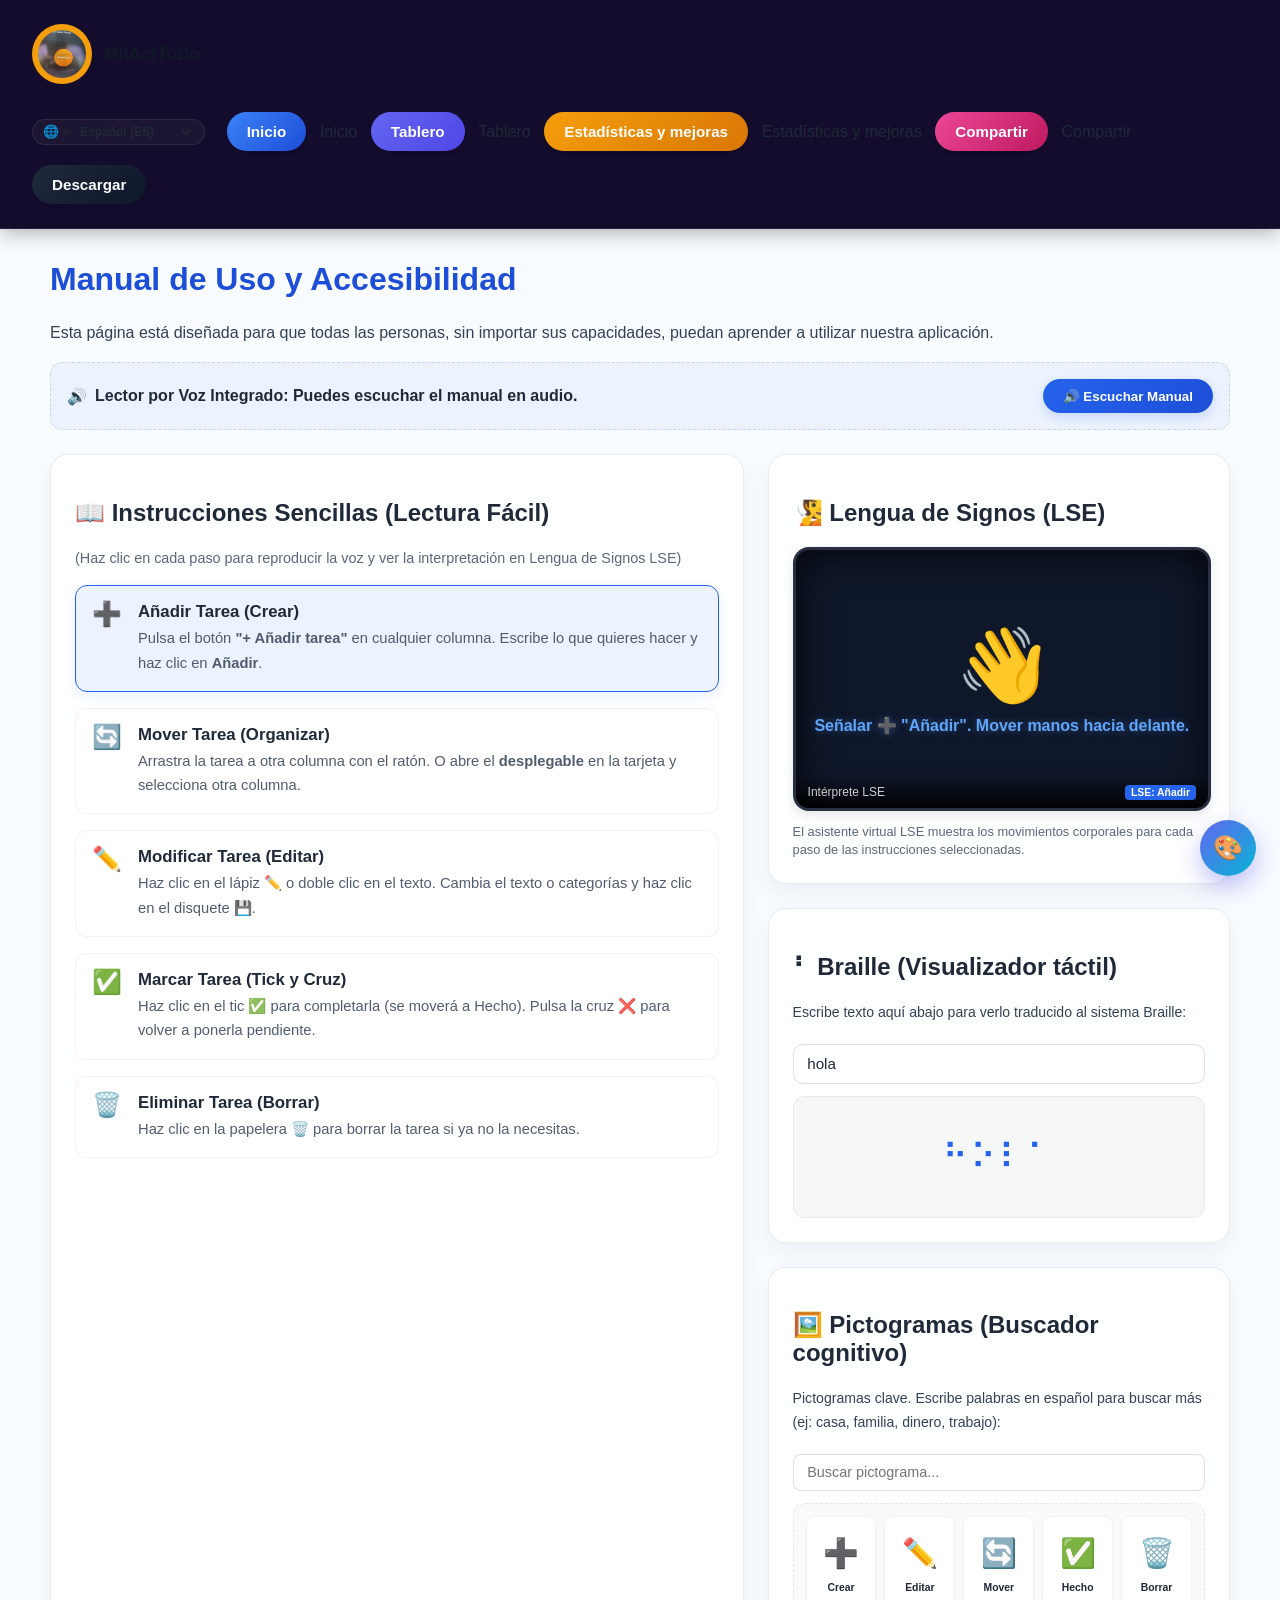
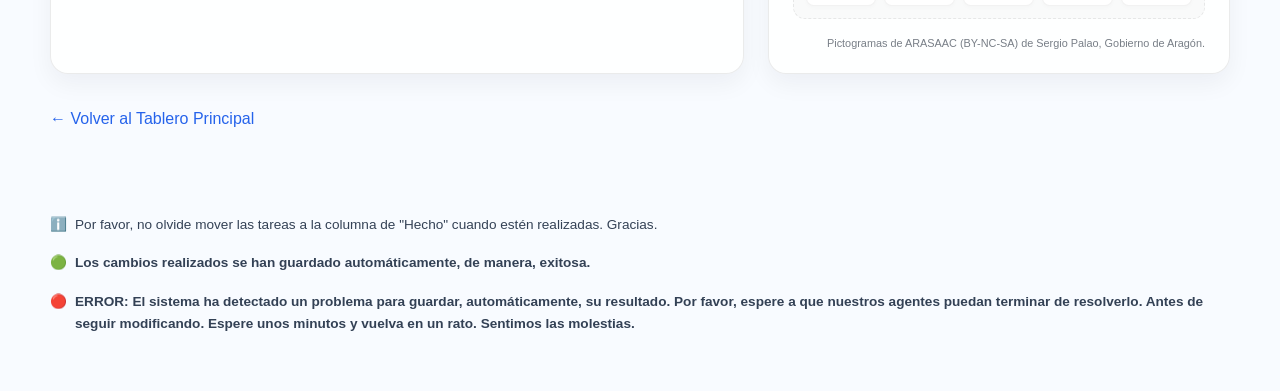
==== commit cd77d1ec: "cleaning code" ====
--- a/pages/about/index.html
+++ b/pages/about/index.html
@@ -8,6 +8,7 @@
   <link rel="stylesheet" href="./style.css">
   <script src="../../js/theme.js?v=3"></script>
   <script src="../../js/language.js" defer></script>
+  <script src="../../js/nav.js" defer></script>
 </head>
 <body>
   <nav>
@@ -16,10 +17,10 @@
       <span class="brand-name">MiiActToDo</span>
     </div>
     <div class="nav-actions">
-      <a href="../../index.html" class="nav-btn nav-btn-inicio" data-translate="nav_home">Inicio</a>
-      <a href="../tablero/index.html" class="nav-btn nav-btn-tablero" data-translate="nav_board">Tablero</a>
-      <a href="../estadisticasymejoras/index.html" class="nav-btn nav-btn-stats" data-translate="nav_stats">Estadísticas y mejoras</a>
-      <a href="../compartir/index.html" class="nav-btn nav-btn-share" data-translate="nav_share">Compartir</a>
+      <link reel="../../index.html" class="nav-btn nav-btn-inicio" data-translate="nav_home">Inicio</a>
+      <link reel="../tablero/index.html" class="nav-btn nav-btn-tablero" data-translate="nav_board">Tablero</a>
+      <link reel="../estadisticasymejoras/index.html" class="nav-btn nav-btn-stats" data-translate="nav_stats">Estadísticas y mejoras</a>
+      <link reel="../compartir/index.html" class="nav-btn nav-btn-share" data-translate="nav_share">Compartir</a>
       <button type="button" class="nav-btn nav-btn-download" data-action="download-board" data-translate="nav_download">Descargar</button>
     </div>
   </nav>
@@ -162,374 +163,6 @@
     </footer>
   </main>
 
-  <script>
-    document.addEventListener('DOMContentLoaded', () => {
-      // 1. Text to Speech Narrator using HTML5 Web Speech API
-      const speakBtn = document.getElementById('audio-speak-btn');
-      const stopBtn = document.getElementById('audio-stop-btn');
-      let synth = window.speechSynthesis;
-      let utterance = null;
-      let isNarrating = false;
-
-      const stopSpeech = () => {
-        if (synth && synth.speaking) {
-          synth.cancel();
-        }
-        isNarrating = false;
-        const currentLang = localStorage.getItem('app-language') || 'es';
-        const dict = window.translations && window.translations[currentLang] ? window.translations[currentLang] : (window.translations ? window.translations.es : null);
-        speakBtn.innerHTML = dict && dict.narrator_btn_speak ? dict.narrator_btn_speak : (currentLang === 'en' ? '🔊 Listen to Manual' : '🔊 Escuchar Manual');
-        speakBtn.classList.remove('active');
-        stopBtn.style.display = 'none';
-      };
-
-      const speakText = (text) => {
-        if (!synth) return;
-        stopSpeech();
-
-        const currentLang = localStorage.getItem('app-language') || 'es';
-        utterance = new SpeechSynthesisUtterance(text);
-        
-        // Map 2-letter codes to standard locales for better TTS voice matching
-        const langMap = {
-          'en': 'en-US', 'es': 'es-ES', 'fr': 'fr-FR', 'de': 'de-DE',
-          'it': 'it-IT', 'pt': 'pt-PT', 'ca': 'ca-ES', 'gl': 'gl-ES',
-          'eu': 'eu-ES', 'nl': 'nl-NL', 'pl': 'pl-PL', 'ro': 'ro-RO',
-          'sv': 'sv-SE', 'da': 'da-DK', 'no': 'no-NO', 'fi': 'fi-FI',
-          'cs': 'cs-CZ', 'hu': 'hu-HU', 'el': 'el-GR', 'tr': 'tr-TR',
-          'ar': 'ar-SA', 'zh': 'zh-CN', 'ja': 'ja-JP', 'ko': 'ko-KR',
-          'hi': 'hi-IN', 'ru': 'ru-RU'
-        };
-        utterance.lang = langMap[currentLang] || currentLang;
-        utterance.rate = 0.95; // Slightly slower for readability
-        
-        utterance.onend = () => {
-          stopSpeech();
-        };
-
-        utterance.onerror = () => {
-          stopSpeech();
-        };
-
-        isNarrating = true;
-        
-        const dict = window.translations && window.translations[currentLang] ? window.translations[currentLang] : (window.translations ? window.translations.es : null);
-        const speakingText = dict && dict.narrator_btn_speaking ? dict.narrator_btn_speaking : (currentLang === 'en' ? '⏸️ Narrating...' : '⏸️ Narrando...');
-        
-        speakBtn.innerHTML = speakingText;
-        speakBtn.classList.add('active');
-        stopBtn.style.display = 'inline-block';
-        synth.speak(utterance);
-      };
-
-      speakBtn.addEventListener('click', () => {
-        if (isNarrating) {
-          stopSpeech();
-        } else {
-          let allText = "";
-          const currentLang = localStorage.getItem('app-language') || 'es';
-          const dict = window.translations && window.translations[currentLang] ? window.translations[currentLang] : (window.translations ? window.translations.es : null);
-          const manualTitle = dict && dict.about_title ? dict.about_title + ". " : (currentLang === 'en' ? "User Manual. " : "Manual de Uso. ");
-          allText += manualTitle;
-          
-          const steps = document.querySelectorAll('.easy-step');
-          steps.forEach(step => {
-            allText += step.getAttribute('data-text') + " ";
-          });
-          speakText(allText);
-        }
-      });
-
-      stopBtn.addEventListener('click', stopSpeech);
-
-      // 2. Clickable steps LSE interaction
-      const steps = document.querySelectorAll('.easy-step');
-      const lseEmoji = document.getElementById('lse-avatar-emoji');
-      const lseStatus = document.getElementById('lse-status-text');
-      const lseChapter = document.getElementById('lse-chapter-badge');
-
-      const lseActions = {
-        '1': { emoji: '🙌' },
-        '2': { emoji: '🤝' },
-        '3': { emoji: '✍️' },
-        '4': { emoji: '👍' },
-        '5': { emoji: '👎' }
-      };
-
-      steps.forEach(step => {
-        step.addEventListener('click', () => {
-          steps.forEach(s => s.classList.remove('active'));
-          step.classList.add('active');
-
-          const stepId = step.getAttribute('data-step');
-          const stepText = step.getAttribute('data-text');
-
-          // Read individual step
-          speakText(stepText);
-
-          // Update LSE visual interpreter simulation (text updates via language.js updateUIForLanguage)
-          const currentLang = localStorage.getItem('app-language') || 'es';
-          const action = lseActions[stepId];
-          if (action) {
-            lseEmoji.innerHTML = action.emoji;
-            
-            // Trigger language-based LSE text
-            if (window.updateUIForLanguage) {
-              window.updateUIForLanguage(currentLang);
-            }
-            
-            // Trigger quick animation pop
-            lseEmoji.style.animation = 'none';
-            setTimeout(() => {
-              lseEmoji.style.animation = 'lse-wave 1.5s ease-in-out infinite';
-            }, 10);
-          }
-        });
-      });
-
-      // 3. Braille Transliterator
-      const brailleInput = document.getElementById('braille-input-field');
-      const brailleOutput = document.getElementById('braille-output-text');
-      
-      const brailleMap = {
-        'a': '⠁', 'b': '⠃', 'c': '⠉', 'd': '⠙', 'e': '⠑', 'f': '⠋', 'g': '⠛', 'h': '⠓', 'i': '⠊', 'j': '⠚',
-        'k': '⠅', 'l': '⠇', 'm': '⠍', 'n': '⠝', 'o': '⠕', 'p': '⠏', 'q': '⠟', 'r': '⠗', 's': '⠎', 't': '⠞',
-        'u': '⠥', 'v': '⠧', 'w': '⠺', 'x': '⠭', 'y': '⠽', 'z': '⠵',
-        'á': '⠷', 'é': '⠮', 'í': '⠊', 'ó': '⠬', 'ú': '⠾', 'ñ': '⠻',
-        '1': '⠂', '2': '⠆', '3': '⠒', '4': '⠲', '5': '⠢', '6': '⠖', '7': '⠶', '8': '⠦', '9': '⠔', '0': '⠴',
-        ' ': '⠠', '.': '⠤', ',': '⠠', '?': '⠦', '!': '⠮', '-': '⠤'
-      };
-
-      const transliterateToBraille = (text) => {
-        return text.toLowerCase().split('').map(char => brailleMap[char] || char).join('');
-      };
-
-      brailleInput.addEventListener('input', (e) => {
-        const val = e.target.value;
-        brailleOutput.innerHTML = transliterateToBraille(val) || '⠠';
-      });
-
-      // 4. Pictograms Search connecting to official ARASAAC API
-      const pictoSearch = document.getElementById('picto-search-field');
-      const pictoGrid = document.getElementById('picto-results-grid');
-
-      const defaultSearchTerms = {
-        es: [
-          { query: 'añadir', label: 'Crear' },
-          { query: 'editar', label: 'Editar' },
-          { query: 'mover', label: 'Mover' },
-          { query: 'completado', label: 'Hecho' },
-          { query: 'borrar', label: 'Borrar' }
-        ],
-        en: [
-          { query: 'add', label: 'Create' },
-          { query: 'edit', label: 'Edit' },
-          { query: 'move', label: 'Move' },
-          { query: 'completed', label: 'Done' },
-          { query: 'delete', label: 'Delete' }
-        ]
-      };
-
-      const pictoVocabulary = {
-        es: {
-          'casa': { symbol: '🏠', name: 'Casa' },
-          'hogar': { symbol: '🏠', name: 'Hogar' },
-          'familia': { symbol: '👪', name: 'Familia' },
-          'personal': { symbol: '👤', name: 'Personal' },
-          'social': { symbol: '👥', name: 'Social' },
-          'amigos': { symbol: '🎉', name: 'Amigos' },
-          'trabajo': { symbol: '💼', name: 'Trabajo' },
-          'laboral': { symbol: '💼', name: 'Laboral' },
-          'ocio': { symbol: '🎭', name: 'Ocio' },
-          'juego': { symbol: '🎮', name: 'Juego' },
-          'salud': { symbol: '❤️', name: 'Salud' },
-          'medico': { symbol: '🏥', name: 'Médico' },
-          'dinero': { symbol: '💰', name: 'Dinero' },
-          'finanzas': { symbol: '💰', name: 'Finanzas' },
-          'comida': { symbol: '🍏', name: 'Comida' },
-          'fruta': { symbol: '🍎', name: 'Fruta' },
-          'tiempo': { symbol: '⏱️', name: 'Tiempo' },
-          'reloj': { symbol: '⏳', name: 'Reloj' },
-          'calendario': { symbol: '📅', name: 'Fecha' },
-          'correcto': { symbol: '✅', name: 'Hecho' },
-          'incorrecto': { symbol: '❌', name: 'Pendiente' },
-          'escribir': { symbol: '✏️', name: 'Escribir' },
-          'papelera': { symbol: '🗑️', name: 'Borrar' },
-          'persona': { symbol: '👤', name: 'Persona' },
-          'escuchar': { symbol: '🔊', name: 'Escuchar' },
-          'hablar': { symbol: '🗣️', name: 'Hablar' },
-          'signos': { symbol: '🧏', name: 'Signos' }
-        },
-        en: {
-          'house': { symbol: '🏠', name: 'House' },
-          'home': { symbol: '🏠', name: 'Home' },
-          'family': { symbol: '👪', name: 'Family' },
-          'personal': { symbol: '👤', name: 'Personal' },
-          'social': { symbol: '👥', name: 'Social' },
-          'friends': { symbol: '🎉', name: 'Friends' },
-          'work': { symbol: '💼', name: 'Work' },
-          'job': { symbol: '💼', name: 'Job' },
-          'leisure': { symbol: '🎭', name: 'Leisure' },
-          'game': { symbol: '🎮', name: 'Game' },
-          'health': { symbol: '❤️', name: 'Health' },
-          'doctor': { symbol: '🏥', name: 'Doctor' },
-          'money': { symbol: '💰', name: 'Money' },
-          'finance': { symbol: '💰', name: 'Finance' },
-          'food': { symbol: '🍏', name: 'Food' },
-          'fruit': { symbol: '🍎', name: 'Fruit' },
-          'time': { symbol: '⏱️', name: 'Time' },
-          'clock': { symbol: '⏳', name: 'Clock' },
-          'calendar': { symbol: '📅', name: 'Calendar' },
-          'correct': { symbol: '✅', name: 'Done' },
-          'incorrect': { symbol: '❌', name: 'Pending' },
-          'write': { symbol: '✏️', name: 'Write' },
-          'trash': { symbol: '🗑️', name: 'Delete' },
-          'person': { symbol: '👤', name: 'Person' },
-          'listen': { symbol: '🔊', name: 'Listen' },
-          'speak': { symbol: '🗣️', name: 'Speak' },
-          'signs': { symbol: '🧏', name: 'Signs' }
-        }
-      };
-
-      const renderFallbackPictos = (filterText, lang) => {
-        pictoGrid.innerHTML = '';
-        const dict = pictoVocabulary[lang] || pictoVocabulary.es;
-        let found = false;
-        
-        for (const [key, value] of Object.entries(dict)) {
-          if (key.includes(filterText) || value.name.toLowerCase().includes(filterText)) {
-            const card = document.createElement('div');
-            card.className = 'picto-card';
-            card.title = value.name;
-            card.innerHTML = `<span class="picto-symbol">${value.symbol}</span><span class="picto-name">${value.name}</span>`;
-            pictoGrid.appendChild(card);
-            found = true;
-          }
-        }
-        
-        if (!found) {
-          const empty = document.createElement('div');
-          empty.style.cssText = 'grid-column: 1 / -1; text-align: center; font-size: 0.85rem; opacity: 0.6; padding: 1rem;';
-          empty.innerHTML = lang === 'en' 
-            ? `No pictograms found for "${filterText}"`
-            : `No se encontraron pictogramas para "${filterText}"`;
-          pictoGrid.appendChild(empty);
-        }
-      };
-
-      const loadDefaultPictograms = (lang) => {
-        const terms = defaultSearchTerms[lang] || defaultSearchTerms.es;
-        pictoGrid.innerHTML = '';
-        
-        // Emojis mapping for fallback
-        const emojis = {
-          'Crear': '➕', 'Create': '➕',
-          'Editar': '✏️', 'Edit': '✏️',
-          'Mover': '🔄', 'Move': '🔄',
-          'Hecho': '✅', 'Done': '✅',
-          'Borrar': '🗑️', 'Delete': '🗑️'
-        };
-
-        terms.forEach(t => {
-          const card = document.createElement('div');
-          card.className = 'picto-card';
-          card.title = t.label;
-          const fallbackEmoji = emojis[t.label] || '❓';
-          
-          card.innerHTML = `<span class="picto-symbol">${fallbackEmoji}</span><span class="picto-name">${t.label}</span>`;
-          pictoGrid.appendChild(card);
-          
-          // Asynchronously fetch from ARASAAC API
-          const apiLang = lang === 'en' ? 'en' : 'es';
-          fetch(`https://api.arasaac.org/api/pictograms/${apiLang}/search/${encodeURIComponent(t.query)}`)
-            .then(res => res.json())
-            .then(data => {
-              if (Array.isArray(data) && data.length > 0) {
-                const id = data[0]._id || data[0].idPictogram;
-                if (id) {
-                  const imgUrl = `https://api.arasaac.org/api/pictograms/${id}`;
-                  const symbolSpan = card.querySelector('.picto-symbol');
-                  if (symbolSpan) {
-                    symbolSpan.innerHTML = `<img src="${imgUrl}" class="picto-img" alt="${t.label}">`;
-                  }
-                }
-              }
-            })
-            .catch(err => {
-              console.warn('ARASAAC API error for term: ' + t.query, err);
-            });
-        });
-      };
-
-      let searchTimeout = null;
-      const performSearch = (query) => {
-        const lang = localStorage.getItem('app-language') || 'es';
-        const searchVal = query.toLowerCase().trim();
-        
-        if (!searchVal) {
-          loadDefaultPictograms(lang);
-          return;
-        }
-        
-        pictoGrid.innerHTML = `<div style="grid-column: 1/-1; text-align: center; font-size: 0.85rem; opacity: 0.6; padding: 1rem;">${lang === 'en' ? 'Loading...' : 'Cargando...'}</div>`;
-        
-        const apiLang = lang === 'en' ? 'en' : 'es';
-        fetch(`https://api.arasaac.org/api/pictograms/${apiLang}/search/${encodeURIComponent(searchVal)}`)
-          .then(res => res.json())
-          .then(data => {
-            pictoGrid.innerHTML = '';
-            if (Array.isArray(data) && data.length > 0) {
-              const items = data.slice(0, 12); // Limit to top 12 results
-              items.forEach(item => {
-                const id = item._id || item.idPictogram;
-                const keyword = item.keywords && item.keywords[0] ? item.keywords[0].keyword : item.keyword || searchVal;
-                
-                const card = document.createElement('div');
-                card.className = 'picto-card';
-                card.title = keyword;
-                
-                const imgUrl = `https://api.arasaac.org/api/pictograms/${id}`;
-                card.innerHTML = `
-                  <span class="picto-symbol">
-                    <img src="${imgUrl}" class="picto-img" alt="${keyword}">
-                  </span>
-                  <span class="picto-name">${keyword}</span>
-                `;
-                pictoGrid.appendChild(card);
-              });
-            } else {
-              renderFallbackPictos(searchVal, lang);
-            }
-          })
-          .catch(err => {
-            console.warn('ARASAAC search API failed, falling back to local emojis:', err);
-            renderFallbackPictos(searchVal, lang);
-          });
-      };
-
-      pictoSearch.addEventListener('input', (e) => {
-        clearTimeout(searchTimeout);
-        searchTimeout = setTimeout(() => {
-          performSearch(e.target.value);
-        }, 400);
-      });
-
-      // Load initial pictograms based on active language
-      const activeLang = localStorage.getItem('app-language') || 'es';
-      loadDefaultPictograms(activeLang);
-
-      // Listen for language changes to reload
-      window.addEventListener('languagechanged', (e) => {
-        loadDefaultPictograms(e.detail.language);
-        // Clear input
-        pictoSearch.value = '';
-      });
-
-      // Stop speech on page unload/navigate
-      window.addEventListener('beforeunload', () => {
-        if (synth) synth.cancel();
-      });
-    });
-  </script>
+  <script src="./javascript.js" defer></script>
 </body>
 </html>
--- a/css/style.css
+++ b/css/style.css
@@ -1,3 +1,7 @@
+html {
+  font-size: var(--root-font-size, 16px);
+}
+
 body {
   font-family: 'Outfit', sans-serif;
   margin: 0;
@@ -84,6 +88,23 @@
 .nav-btn:focus-visible {
   outline: 3px solid rgba(59, 130, 246, 0.5);
   outline-offset: 2px;
+}
+
+.nav-btn-font-size {
+  background: #2f323d;
+  color: #ffffff;
+  box-shadow: 0 6px 14px -4px rgba(0, 0, 0, 0.35);
+}
+
+.nav-btn-font-size:hover,
+.nav-btn-font-size:focus {
+  background: #1e212a;
+  transform: translateY(-1px);
+}
+
+.nav-btn-font-size:active {
+  background: #11131a;
+  transform: translateY(0);
 }
 
 /* Specific button color palettes using vibrant modern gradients */
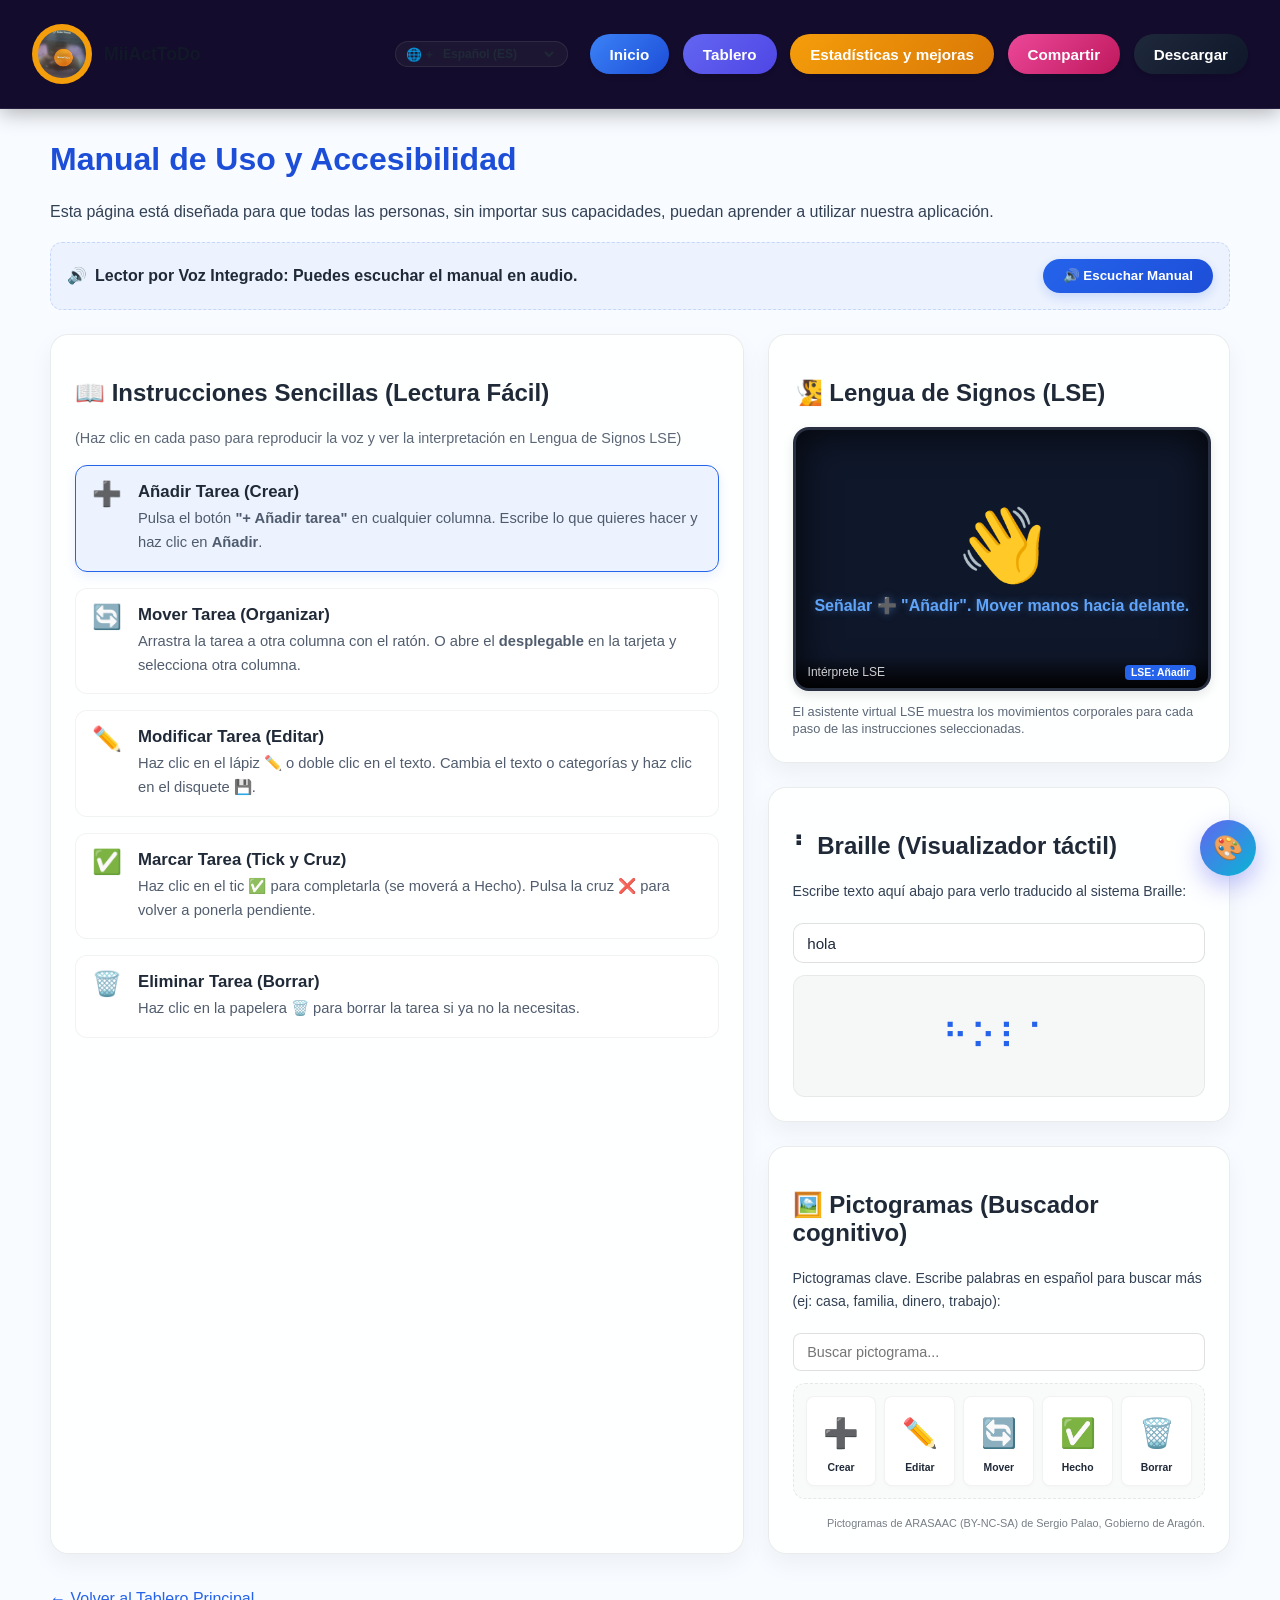
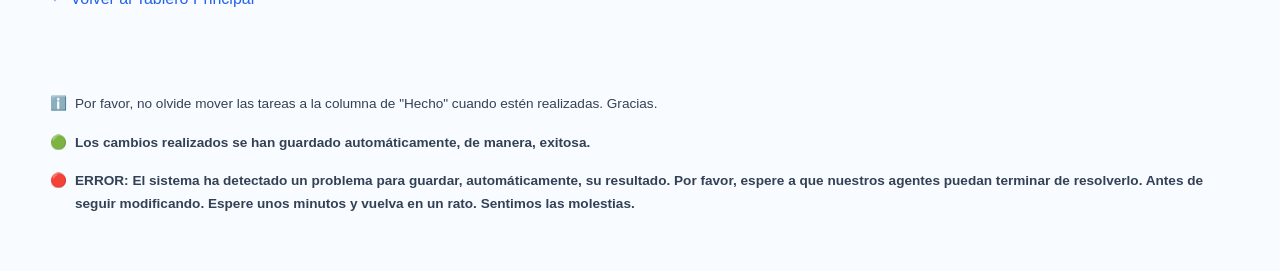
==== commit fa9e8de8: "the biggest letter" ====
--- a/pages/about/index.html
+++ b/pages/about/index.html
@@ -17,10 +17,10 @@
       <span class="brand-name">MiiActToDo</span>
     </div>
     <div class="nav-actions">
-      <link reel="../../index.html" class="nav-btn nav-btn-inicio" data-translate="nav_home">Inicio</a>
-      <link reel="../tablero/index.html" class="nav-btn nav-btn-tablero" data-translate="nav_board">Tablero</a>
-      <link reel="../estadisticasymejoras/index.html" class="nav-btn nav-btn-stats" data-translate="nav_stats">Estadísticas y mejoras</a>
-      <link reel="../compartir/index.html" class="nav-btn nav-btn-share" data-translate="nav_share">Compartir</a>
+      <a reel="../../index.html" class="nav-btn nav-btn-inicio" data-translate="nav_home">Inicio</a>
+      <a reel="../tablero/index.html" class="nav-btn nav-btn-tablero" data-translate="nav_board">Tablero</a>
+      <a reel="../estadisticasymejoras/index.html" class="nav-btn nav-btn-stats" data-translate="nav_stats">Estadísticas y mejoras</a>
+      <a reel="../compartir/index.html" class="nav-btn nav-btn-share" data-translate="nav_share">Compartir</a>
       <button type="button" class="nav-btn nav-btn-download" data-action="download-board" data-translate="nav_download">Descargar</button>
     </div>
   </nav>
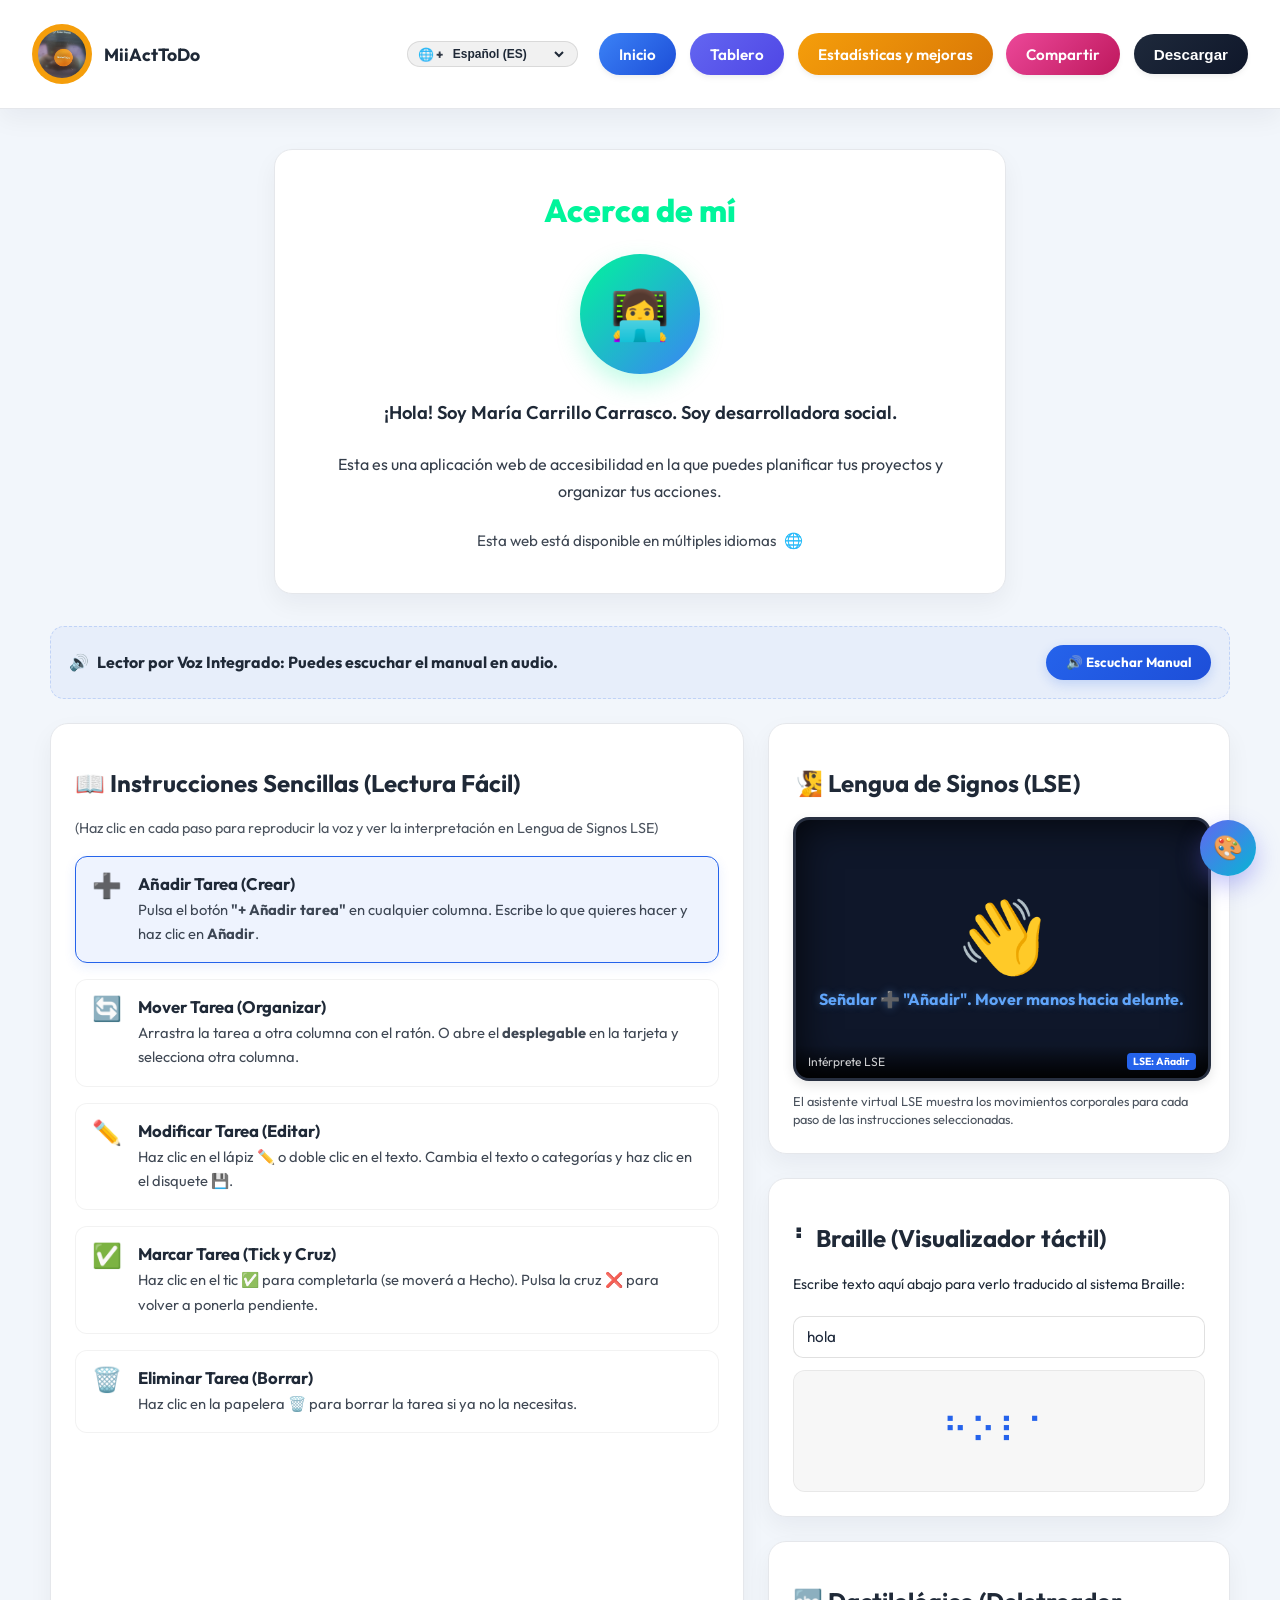
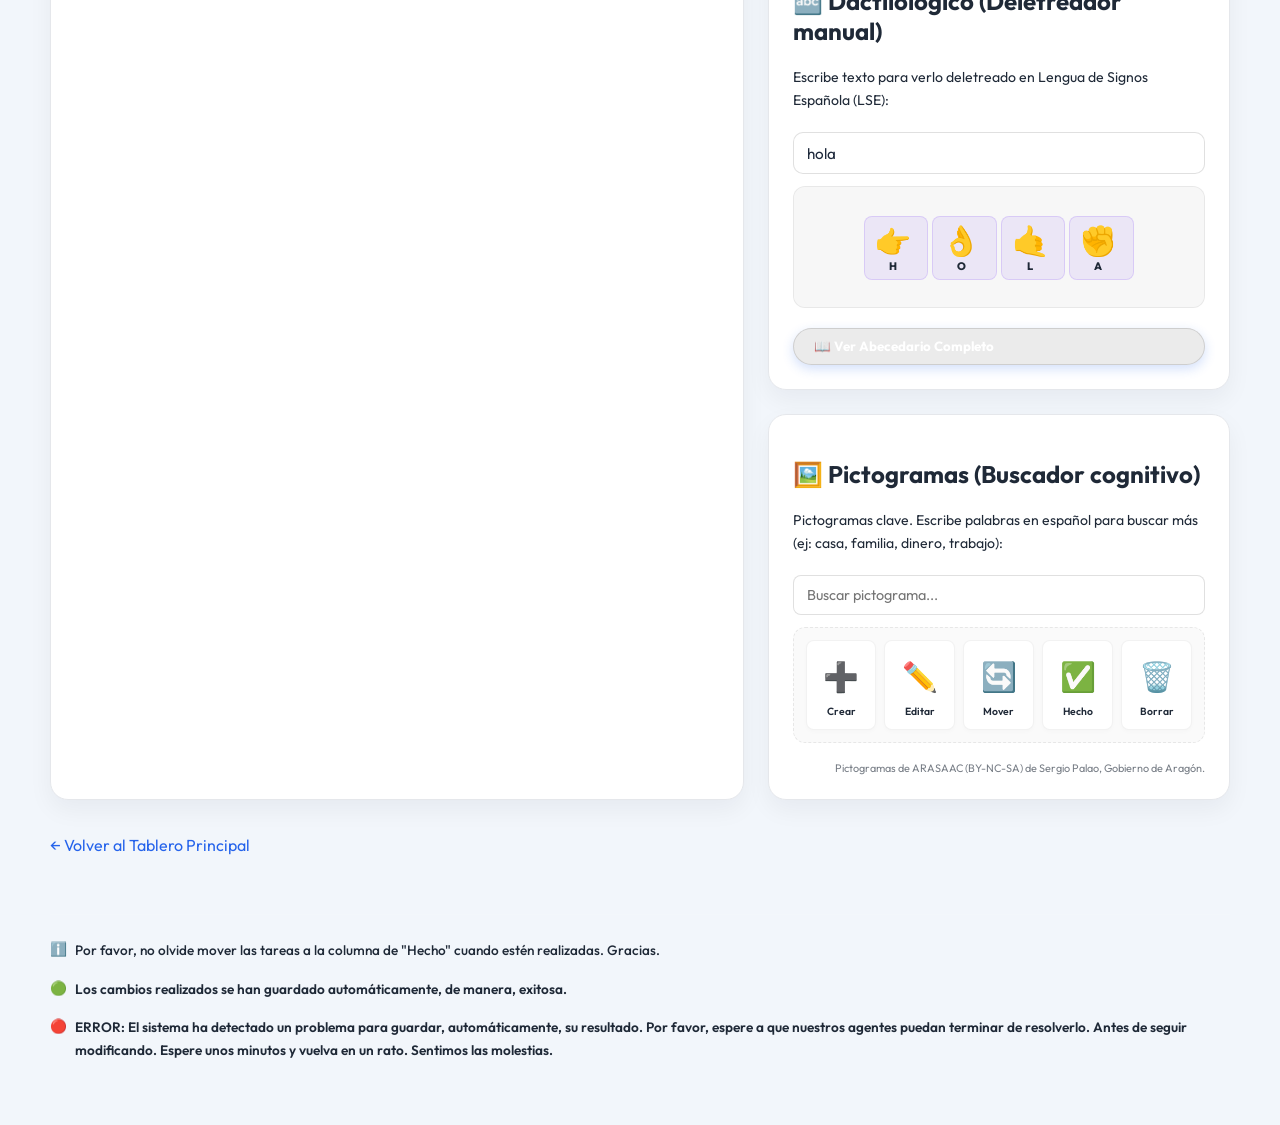
==== commit 141fb30c: "ready functions" ====
--- a/pages/about/index.html
+++ b/pages/about/index.html
@@ -4,11 +4,14 @@
   <meta charset="UTF-8">
   <meta name="viewport" content="width=device-width, initial-scale=1.0">
   <title data-translate="about_title">Acerca de... - Accesibilidad</title>
-  <link rel="stylesheet" href="../../css/style.css?v=3">
+  <link rel="preconnect" href="https://fonts.googleapis.com">
+  <link rel="preconnect" href="https://fonts.gstatic.com" crossorigin>
+  <link href="https://fonts.googleapis.com/css2?family=Outfit:wght@300;400;500;600;700;800&display=swap" rel="stylesheet">
+  <link rel="stylesheet" href="../../css/style.css?v=7">
   <link rel="stylesheet" href="./style.css">
-  <script src="../../js/theme.js?v=3"></script>
-  <script src="../../js/language.js" defer></script>
-  <script src="../../js/nav.js" defer></script>
+  <script src="../../js/theme.js?v=7"></script>
+  <script src="../../js/language.js?v=7" defer></script>
+  <script src="../../js/nav.js?v=7" defer></script>
 </head>
 <body>
   <nav>
@@ -26,8 +29,25 @@
   </nav>
 
   <main>
-    <h1 data-translate="about_title">Manual de Uso y Accesibilidad</h1>
-    <p data-translate="about_subtitle">Esta página está diseñada para que todas las personas, sin importar sus capacidades, puedan aprender a utilizar nuestra aplicación.</p>
+    <section class="accessibility-card" style="max-width: 650px; margin: 0 auto 2rem auto; text-align: center; display: flex; flex-direction: column; gap: 1.5rem; padding: 2.5rem;">
+      <h1 data-translate="about_me_title" style="color: #00f59b; font-size: 2rem; font-weight: 800; margin: 0;">Acerca de mí</h1>
+      
+      <div style="width: 120px; height: 120px; border-radius: 50%; background: linear-gradient(135deg, #00f59b, #3b82f6); margin: 0 auto; display: flex; align-items: center; justify-content: center; font-size: 3rem; box-shadow: 0 10px 25px rgba(0, 245, 155, 0.25);">
+        👩‍💻
+      </div>
+      
+      <p data-translate="about_me_p1" style="font-size: 1.15rem; line-height: 1.6; font-weight: 600; color: var(--text-color, #1f2937); margin: 0;">
+        ¡Hola! Soy María Carrillo Carrasco. Soy desarrolladora social.
+      </p>
+      
+      <p data-translate="about_me_p2" style="font-size: 1rem; line-height: 1.65; opacity: 0.9; margin: 0;">
+        Esta es una aplicación web de accesibilidad en la que puedes planificar tus proyectos y organizar tus acciones.
+      </p>
+      
+      <p style="font-size: 0.95rem; opacity: 0.85; margin: 0; display: flex; align-items: center; justify-content: center; gap: 8px;">
+        <span data-translate="about_me_p3">Esta web está disponible en múltiples idiomas</span> 🌐
+      </p>
+    </section>
 
     <!-- Narrator Control Panel -->
     <div class="narrator-section">
@@ -125,6 +145,22 @@
           </div>
         </section>
 
+        <!-- Dactilológico Transliterator widget -->
+        <section class="accessibility-card">
+          <h2 data-translate="dactilo_title">🔤 Dactilológico (Deletreador manual)</h2>
+          <div class="dactilo-widget">
+            <p style="font-size:0.88rem; margin:0 0 0.5rem 0;" data-translate="dactilo_desc">Escribe texto para verlo deletreado en Lengua de Signos Española (LSE):</p>
+            <input type="text" class="dactilo-input" id="dactilo-input-field" placeholder="Escribe aquí... (ej: hola)" data-translate="dactilo_placeholder" value="hola">
+            <div class="dactilo-output-box">
+              <span class="dactilo-text" id="dactilo-output-text">✊👌🤙✊</span>
+            </div>
+            <button type="button" class="narrate-btn" id="dactilo-show-card-btn" style="margin-top: 0.5rem; background: rgba(120,120,120,0.15); border: 1px solid rgba(120,120,120,0.25); color: inherit;" data-translate="dactilo_btn_show_card">📖 Ver Abecedario Completo</button>
+            <div class="dactilo-card-container" id="dactilo-card-box" style="display:none; margin-top: 1rem; text-align: center;">
+              <img src="../../img/lse_fingerspelling_alphabet.png" alt="Abecedario Dactilológico LSE" style="max-width: 100%; border-radius: 12px; border: 1px solid var(--card-border, rgba(0,0,0,0.15));">
+            </div>
+          </div>
+        </section>
+
         <!-- Pictograms widget -->
         <section class="accessibility-card">
           <h2 data-translate="picto_title">🖼️ Pictogramas (Buscador cognitivo)</h2>
@@ -162,7 +198,7 @@
       </div>
     </footer>
   </main>
-
-  <script src="./javascript.js" defer></script>
+  
+  <script src="./javascript.js?v=7" defer></script>
 </body>
 </html>
--- a/css/style.css
+++ b/css/style.css
@@ -1,3 +1,12 @@
+:root {
+  --bg-color: #0a051b;
+  --text-color: #f1f5f9;
+  --card-bg: #130c2c;
+  --card-border: rgba(255, 255, 255, 0.08);
+  --card-shadow: 0 10px 24px rgba(0, 0, 0, 0.20);
+  --link-color: #3b82f6;
+}
+
 html {
   font-size: var(--root-font-size, 16px);
 }
@@ -7,8 +16,8 @@
   margin: 0;
   padding: 0;
   min-height: 100vh;
-  background: #0a051b;
-  color: #f1f5f9;
+  background: var(--bg-color);
+  color: var(--text-color);
 }
 
 nav {
@@ -18,9 +27,9 @@
   flex-wrap: wrap;
   gap: 1.75rem;
   padding: 1.5rem 2rem;
-  background: #130c2c;
-  border-bottom: 1px solid rgba(255, 255, 255, 0.08);
-  box-shadow: 0 4px 20px rgba(0, 0, 0, 0.3);
+  background: var(--card-bg);
+  border-bottom: 1px solid var(--card-border);
+  box-shadow: var(--card-shadow);
 }
 
 .nav-brand {
@@ -47,7 +56,7 @@
 .brand-name {
   font-weight: 700;
   font-size: 1.1rem;
-  color: #111827;
+  color: var(--text-color);
 }
 
 .nav-actions {
@@ -160,10 +169,10 @@
 .board-intro {
   margin-bottom: 1.5rem;
   padding: 1.5rem;
-  background: #130c2c;
+  background: var(--card-bg);
   border-radius: 18px;
-  border: 1px solid rgba(255, 255, 255, 0.08);
-  box-shadow: 0 12px 30px rgba(0, 0, 0, 0.25);
+  border: 1px solid var(--card-border);
+  box-shadow: var(--card-shadow);
 }
 
 .intro-instructions {
@@ -210,11 +219,11 @@
 }
 
 .column {
-  background: #130c2c;
+  background: var(--card-bg);
   border-radius: 18px;
   padding: 1.25rem;
-  border: 1px solid rgba(255, 255, 255, 0.08);
-  box-shadow: 0 10px 24px rgba(0, 0, 0, 0.20);
+  border: 1px solid var(--card-border);
+  box-shadow: var(--card-shadow);
 }
 
 .column h2 {
@@ -259,7 +268,7 @@
 
 .column li {
   padding: 0.7rem 0;
-  border-bottom: 1px solid #e5e7eb;
+  border-bottom: 1px solid var(--card-border);
 }
 
 .column li:last-child {
@@ -267,10 +276,11 @@
 }
 
 .ambitos {
-  background: #ffffff;
+  background: var(--card-bg);
   border-radius: 18px;
   padding: 1.5rem;
-  box-shadow: 0 10px 24px rgba(15, 23, 42, 0.05);
+  border: 1px solid var(--card-border);
+  box-shadow: var(--card-shadow);
 }
 
 .ambitos h2 {
@@ -356,21 +366,21 @@
 
 .ambitos details {
   margin-top: 1rem;
-  border: 1px solid #e5e7eb;
+  border: 1px solid var(--card-border);
   border-radius: 14px;
   padding: 0.75rem 1rem;
-  background: #fafbff;
+  background: rgba(255, 255, 255, 0.03);
 }
 
 .ambitos summary {
   cursor: pointer;
   font-weight: 700;
-  color: #111827;
+  color: inherit;
   outline: none;
 }
 
 .ambitos details[open] {
-  background: #ffffff;
+  background: var(--card-bg);
 }
 
 .ambitos ul {
@@ -383,54 +393,26 @@
 }
 
 .detalles {
-  background: #ffffff;
-  border-radius: 18px;
+  background: var(--card-bg);
+  border: 1px solid var(--card-border);
+  border-radius: 12px;
   padding: 1.5rem;
-  box-shadow: 0 10px 24px rgba(15, 23, 42, 0.05);
+  box-shadow: var(--card-shadow);
   margin-top: 1.5rem;
 }
 
 .detalles h2 {
   margin-top: 0;
   font-size: 1.25rem;
+  color: #f59e0b;
 }
 
 .detalles details {
   margin-top: 1rem;
-  border: 1px solid #e5e7eb;
-  border-radius: 14px;
+  border: 1px solid var(--card-border);
+  border-radius: 12px;
   padding: 0.75rem 1rem;
-  background: #fafbff;
-}
-
-.detalles ul {
-  margin: 0.75rem 0 0;
-  padding-left: 1.2rem;
-}
-
-.detalles li {
-  margin-bottom: 0.5rem;
-}
-
-.detalles {
-  background: #ffffff;
-  border-radius: 18px;
-  padding: 1.5rem;
-  box-shadow: 0 10px 24px rgba(15, 23, 42, 0.05);
-  margin-top: 1.5rem;
-}
-
-.detalles h2 {
-  margin-top: 0;
-  font-size: 1.25rem;
-}
-
-.detalles details {
-  margin-top: 1rem;
-  border: 1px solid #e5e7eb;
-  border-radius: 14px;
-  padding: 0.75rem 1rem;
-  background: #fafbff;
+  background: rgba(255, 255, 255, 0.03);
 }
 
 .detalles ul {
@@ -466,9 +448,9 @@
 
 /* Base Card Style */
 .task-card {
-  background: #170e30 !important;
-  border: 1px solid rgba(255, 255, 255, 0.08) !important;
-  border-bottom: 1px solid rgba(255, 255, 255, 0.08) !important;
+  background: var(--card-bg, #170e30) !important;
+  border: 1px solid var(--card-border, rgba(255, 255, 255, 0.08)) !important;
+  border-bottom: 1px solid var(--card-border, rgba(255, 255, 255, 0.08)) !important;
   border-radius: 14px;
   padding: 1.1rem 1.25rem !important;
   cursor: grab;
@@ -1098,6 +1080,91 @@
   font-family: 'Outfit', sans-serif;
 }
 
+/* ==========================================================================
+   Print Styles for Board Download
+   ========================================================================== */
+@media print {
+  /* Hide interactive elements, buttons, and navigation */
+  nav,
+  .theme-trigger-btn,
+  .theme-panel,
+  .column-add-btn,
+  .task-actions,
+  .help-toggle-btn,
+  .board-status-footer,
+  .board-intro,
+  .detalles,
+  #toggle-instructions-btn {
+    display: none !important;
+  }
+
+  /* Reset layout for document printing */
+  body {
+    background: #ffffff !important;
+    color: #000000 !important;
+    padding: 0 !important;
+    margin: 0 !important;
+    font-family: sans-serif !important;
+  }
+
+  main {
+    max-width: 100% !important;
+    margin: 0 !important;
+    padding: 1rem !important;
+  }
+
+  .main-board-title {
+    color: #000000 !important;
+    font-size: 1.5rem !important;
+    margin-bottom: 1rem !important;
+  }
+
+  /* Grid layout to Flex row for print layout columns */
+  .columns {
+    display: flex !important;
+    flex-direction: row !important;
+    gap: 1rem !important;
+    width: 100% !important;
+  }
+
+  .column {
+    flex: 1 !important;
+    background: #ffffff !important;
+    color: #000000 !important;
+    border: 1px solid #cbd5e1 !important;
+    border-radius: 12px !important;
+    box-shadow: none !important;
+    padding: 1rem !important;
+    page-break-inside: avoid;
+  }
+
+  .column h2 {
+    color: #000000 !important;
+    font-size: 1.1rem !important;
+    border-bottom: 2px solid #334155 !important;
+    padding-bottom: 6px !important;
+  }
+
+  .column li {
+    border-bottom: 1px solid #e2e8f0 !important;
+  }
+
+  /* Card element style adjustment */
+  .task-card {
+    background: #f8fafc !important;
+    color: #1e293b !important;
+    border: 1px solid #cbd5e1 !important;
+    box-shadow: none !important;
+    padding: 0.75rem 1rem !important;
+    page-break-inside: avoid !important;
+  }
+
+  .task-card-title {
+    color: #0f172a !important;
+    font-weight: 700 !important;
+  }
+}
+
 /* Clean end of stylesheet */
 
 
--- a/pages/about/style.css
+++ b/pages/about/style.css
@@ -1,30 +1,39 @@
+:root {
+  --bg-color: #f2f6fb;
+  --text-color: #1f2937;
+  --link-color: #2563eb;
+  --card-bg: rgba(255, 255, 255, 0.85);
+  --card-border: rgba(0, 0, 0, 0.08);
+  --card-shadow: 0 10px 24px rgba(15, 23, 42, 0.05);
+}
+
 body {
-  font-family: Arial, sans-serif;
+  font-family: 'Outfit', sans-serif;
   margin: 0;
   padding: 0;
   min-height: 100vh;
-  background: #f8fbff;
-  color: #1f2937;
+  background: var(--bg-color);
+  color: var(--text-color);
 }
 
 main {
   max-width: 1180px;
   margin: 0 auto;
-  padding: 2rem 1.25rem;
+  padding: 2.5rem 1.5rem;
 }
 
 h1 {
-  color: #1d4ed8;
+  color: var(--text-color);
   margin-top: 0;
 }
 
 p {
-  color: #334155;
+  color: var(--text-color);
   line-height: 1.65;
 }
 
 a {
-  color: #2563eb;
+  color: var(--link-color);
   text-decoration: none;
 }
 
@@ -47,16 +56,14 @@
 }
 
 .accessibility-card {
-  background: rgba(255, 255, 255, 0.85);
-  border: 1px solid rgba(0, 0, 0, 0.08);
+  background: var(--card-bg);
+  border: 1px solid var(--card-border);
   border-radius: 18px;
   padding: 1.5rem;
-  box-shadow: 0 10px 24px rgba(15, 23, 42, 0.05);
-}
-
-.dark-theme-panel .accessibility-card {
-  background: rgba(15, 23, 42, 0.6);
-  border-color: rgba(255, 255, 255, 0.08);
+  box-shadow: var(--card-shadow);
+  backdrop-filter: blur(12px);
+  -webkit-backdrop-filter: blur(12px);
+  transition: transform 0.2s ease, box-shadow 0.2s ease;
 }
 
 /* Audio Narrator */
@@ -67,9 +74,9 @@
   flex-wrap: wrap;
   gap: 1rem;
   margin-bottom: 1.5rem;
-  padding: 1rem;
+  padding: 1.1rem;
   background: rgba(37, 99, 235, 0.05);
-  border-radius: 12px;
+  border-radius: 14px;
   border: 1px dashed rgba(37, 99, 235, 0.2);
 }
 
@@ -86,6 +93,7 @@
   display: inline-flex;
   align-items: center;
   gap: 8px;
+  font-family: inherit;
 }
 
 .narrate-btn:hover {
@@ -141,6 +149,7 @@
   margin: 0 0 0.25rem;
   font-size: 1.05rem;
   color: inherit;
+  font-weight: 700;
 }
 
 .step-details p {
@@ -149,14 +158,14 @@
   opacity: 0.85;
 }
 
-/* Braille transliterator Widget */
-.braille-widget {
+/* Braille & Dactilológico widget */
+.braille-widget, .dactilo-widget {
   display: flex;
   flex-direction: column;
   gap: 0.75rem;
 }
 
-.braille-input {
+.braille-input, .dactilo-input {
   width: 100%;
   box-sizing: border-box;
   padding: 0.65rem 0.85rem;
@@ -167,20 +176,15 @@
   background: #ffffff;
   color: #1e293b;
   transition: all 0.2s ease;
-}
-
-.dark-theme-panel .braille-input {
-  background: #1e293b;
-  border-color: rgba(255, 255, 255, 0.15);
-  color: #f8fafc;
-}
-
-.braille-input:focus {
+  font-family: inherit;
+}
+
+.braille-input:focus, .dactilo-input:focus {
   border-color: #2563eb;
   box-shadow: 0 0 0 3px rgba(37, 99, 235, 0.15);
 }
 
-.braille-output-box {
+.braille-output-box, .dactilo-output-box {
   background: rgba(0, 0, 0, 0.03);
   border: 1px solid rgba(0, 0, 0, 0.06);
   border-radius: 12px;
@@ -190,11 +194,6 @@
   align-items: center;
   justify-content: center;
   word-break: break-all;
-}
-
-.dark-theme-panel .braille-output-box {
-  background: rgba(0, 0, 0, 0.2);
-  border-color: rgba(255, 255, 255, 0.05);
 }
 
 .braille-text {
@@ -203,6 +202,14 @@
   color: #2563eb;
   font-family: system-ui, sans-serif;
   text-align: center;
+}
+
+.dactilo-text {
+  font-size: 2.5rem;
+  letter-spacing: 0.4rem;
+  color: #8b5cf6;
+  text-align: center;
+  line-height: 1.2;
 }
 
 /* Pictograms Widget */
@@ -225,12 +232,7 @@
   font-size: 0.9rem;
   outline: none;
   background: #ffffff;
-}
-
-.dark-theme-panel .picto-search-input {
-  background: #1e293b;
-  border-color: rgba(255, 255, 255, 0.15);
-  color: #f8fafc;
+  font-family: inherit;
 }
 
 .picto-grid {
@@ -244,11 +246,6 @@
   min-height: 90px;
 }
 
-.dark-theme-panel .picto-grid {
-  background: rgba(0, 0, 0, 0.15);
-  border-color: rgba(255, 255, 255, 0.08);
-}
-
 .picto-card {
   display: flex;
   flex-direction: column;
@@ -261,11 +258,6 @@
   border: 1px solid rgba(0, 0, 0, 0.05);
   box-shadow: 0 2px 4px rgba(0, 0, 0, 0.02);
   transition: all 0.2s ease;
-}
-
-.dark-theme-panel .picto-card {
-  background: #1e293b;
-  border-color: rgba(255, 255, 255, 0.05);
 }
 
 .picto-card:hover {
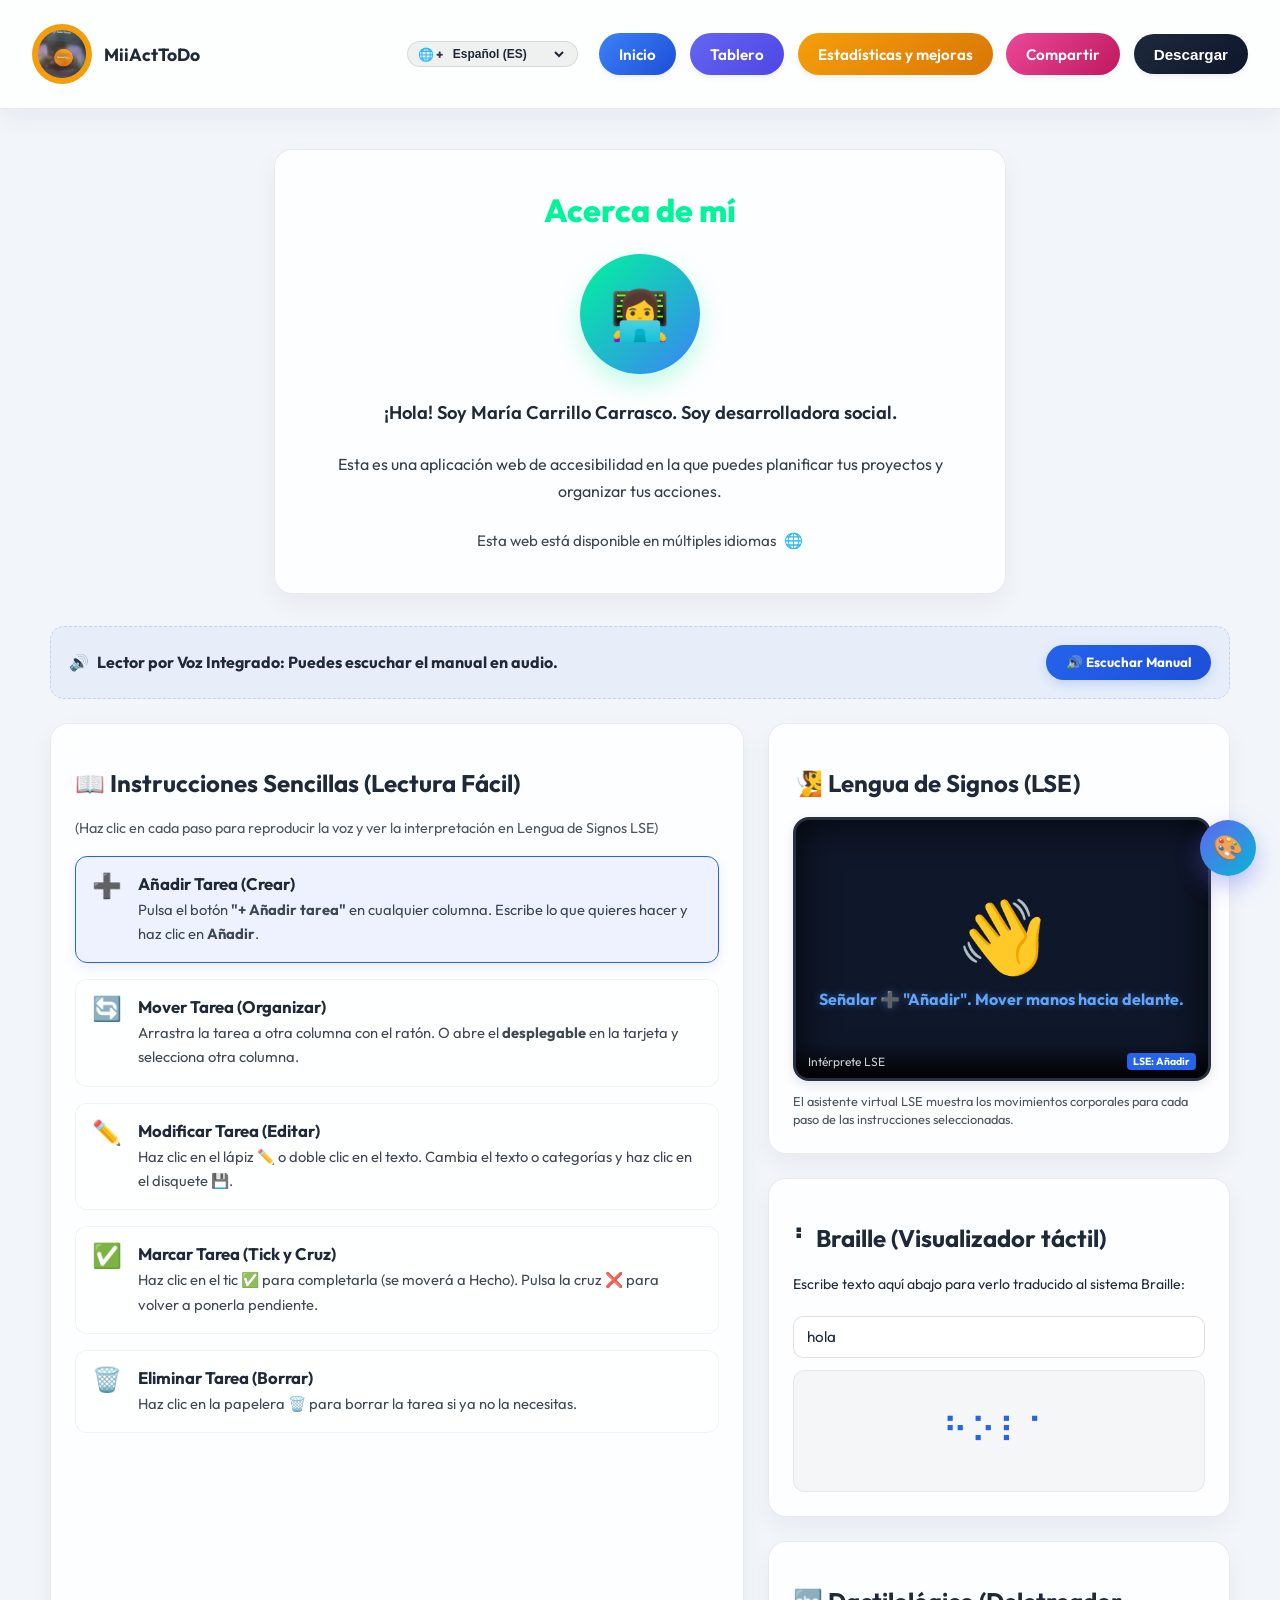
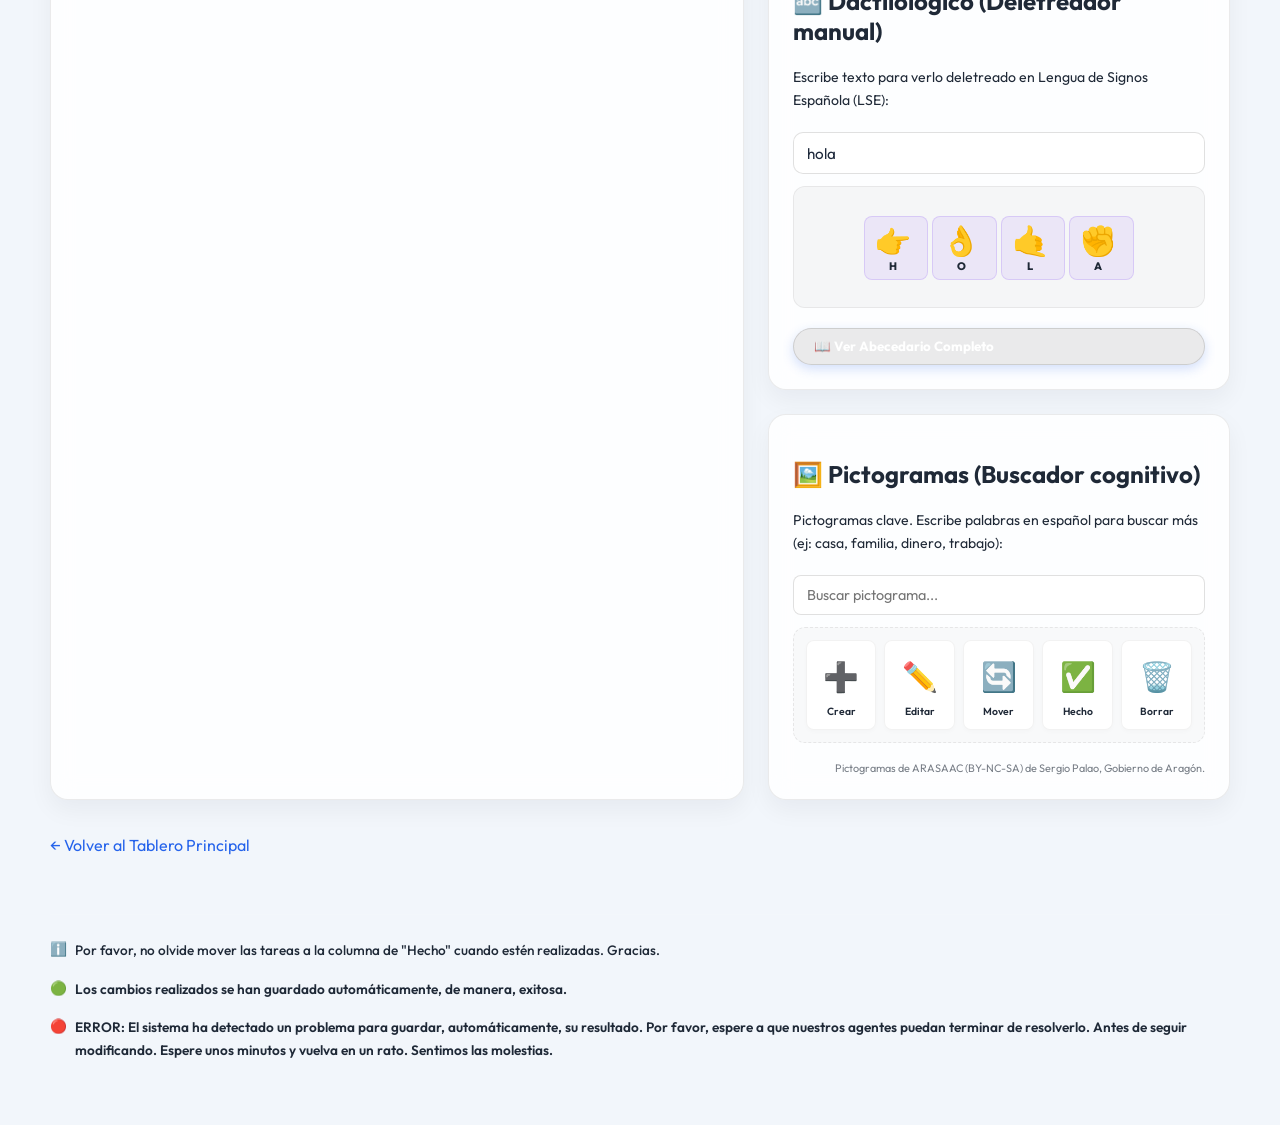
==== commit 8e79e8fc: "refactor" ====
--- a/pages/about/index.html
+++ b/pages/about/index.html
@@ -11,7 +11,6 @@
   <link rel="stylesheet" href="./style.css">
   <script src="../../js/theme.js?v=7"></script>
   <script src="../../js/language.js?v=7" defer></script>
-  <script src="../../js/nav.js?v=7" defer></script>
 </head>
 <body>
   <nav>
--- a/css/style.css
+++ b/css/style.css
@@ -1172,3 +1172,311 @@
 
 
 
+/* ==========================================================================
+   Theme Customizer, Logo Viewer & Ambitos Colors
+   ========================================================================== */
+
+/* Theme Injected Variables Fallbacks */
+:root {
+  --bg-color: #f2f6fb;
+  --text-color: #1f2937;
+  --card-bg: #ffffff;
+  --card-border: #e5e7eb;
+  --card-shadow: 0 10px 24px rgba(15, 23, 42, 0.05);
+  --link-color: #2563eb;
+}
+
+/* Floating Customizer Trigger Button */
+.theme-trigger-btn {
+  position: fixed;
+  bottom: 24px;
+  right: 24px;
+  width: 56px;
+  height: 56px;
+  border-radius: 50%;
+  background: linear-gradient(135deg, #6366f1, #06b6d4);
+  color: #ffffff;
+  border: none;
+  box-shadow: 0 10px 25px rgba(99, 102, 241, 0.4);
+  cursor: pointer;
+  display: flex;
+  align-items: center;
+  justify-content: center;
+  font-size: 24px;
+  z-index: 9999;
+  transition: all 0.3s cubic-bezier(0.4, 0, 0.2, 1);
+}
+
+.theme-trigger-btn:hover {
+  transform: scale(1.1) rotate(15deg);
+  box-shadow: 0 15px 30px rgba(99, 102, 241, 0.5);
+}
+
+.theme-trigger-btn:active {
+  transform: scale(0.95);
+}
+
+/* Theme Panel Drawer */
+.theme-panel {
+  position: fixed;
+  bottom: 96px;
+  right: 24px;
+  width: 320px;
+  background: rgba(255, 255, 255, 0.85);
+  backdrop-filter: blur(16px);
+  -webkit-backdrop-filter: blur(16px);
+  border: 1px solid rgba(255, 255, 255, 0.3);
+  border-radius: 20px;
+  box-shadow: 0 20px 40px rgba(0, 0, 0, 0.15);
+  z-index: 9998;
+  padding: 20px;
+  transform: scale(0.9) translateY(20px);
+  opacity: 0;
+  pointer-events: none;
+  transition: all 0.3s cubic-bezier(0.4, 0, 0.2, 1);
+  font-family: system-ui, -apple-system, BlinkMacSystemFont, 'Segoe UI', Roboto, Oxygen, Ubuntu, Cantarell, sans-serif;
+  color: #1e293b;
+}
+
+.theme-panel.active {
+  transform: scale(1) translateY(0);
+  opacity: 1;
+  pointer-events: auto;
+}
+
+.theme-panel.dark-theme-panel {
+  background: rgba(15, 23, 42, 0.9);
+  border: 1px solid rgba(255, 255, 255, 0.1);
+  color: #f1f5f9;
+}
+
+.theme-panel h3 {
+  margin-top: 0;
+  margin-bottom: 15px;
+  font-size: 1.1rem;
+  font-weight: 700;
+  border-bottom: 1px solid rgba(0, 0, 0, 0.1);
+  padding-bottom: 8px;
+  display: flex;
+  align-items: center;
+  gap: 8px;
+}
+
+.theme-panel.dark-theme-panel h3 {
+  border-bottom: 1px solid rgba(255, 255, 255, 0.1);
+  color: #f1f5f9;
+}
+
+/* Presets Layout */
+.preset-container {
+  display: grid;
+  grid-template-columns: repeat(2, 1fr);
+  gap: 8px;
+  margin-bottom: 18px;
+}
+
+.preset-btn {
+  padding: 8px 10px;
+  border-radius: 8px;
+  border: 1px solid rgba(0, 0, 0, 0.1);
+  background: #f8fafc;
+  color: #334155;
+  font-size: 0.85rem;
+  font-weight: 600;
+  cursor: pointer;
+  transition: all 0.2s ease;
+  display: flex;
+  flex-direction: column;
+  align-items: center;
+  gap: 4px;
+}
+
+.theme-panel.dark-theme-panel .preset-btn {
+  background: #1e293b;
+  color: #cbd5e1;
+  border: 1px solid rgba(255, 255, 255, 0.1);
+}
+
+.preset-btn:hover {
+  background: #e2e8f0;
+  transform: translateY(-1px);
+}
+
+.theme-panel.dark-theme-panel .preset-btn:hover {
+  background: #334155;
+}
+
+.preset-btn.active {
+  border-color: #4f46e5;
+  background: #eff6ff;
+  color: #1e40af;
+  box-shadow: 0 0 0 2px rgba(79, 70, 229, 0.2);
+}
+
+.theme-panel.dark-theme-panel .preset-btn.active {
+  border-color: #6366f1;
+  background: rgba(99, 102, 241, 0.15);
+  color: #e0e7ff;
+}
+
+.preset-preview-colors {
+  display: flex;
+  gap: 4px;
+  margin-top: 2px;
+}
+
+.preview-dot {
+  width: 12px;
+  height: 12px;
+  border-radius: 50%;
+  border: 1px solid rgba(0,0,0,0.1);
+}
+
+/* Custom Color Pickers */
+.custom-pickers {
+  display: flex;
+  flex-direction: column;
+  gap: 12px;
+  margin-bottom: 18px;
+  padding-top: 12px;
+  border-top: 1px solid rgba(0, 0, 0, 0.08);
+}
+
+.theme-panel.dark-theme-panel .custom-pickers {
+  border-top: 1px solid rgba(255, 255, 255, 0.08);
+}
+
+.picker-row {
+  display: flex;
+  align-items: center;
+  justify-content: space-between;
+}
+
+.picker-row label {
+  font-size: 0.9rem;
+  font-weight: 500;
+  display: flex;
+  align-items: center;
+  gap: 6px;
+  color: inherit;
+}
+
+.color-input-wrapper {
+  display: flex;
+  align-items: center;
+  gap: 8px;
+}
+
+.color-input-wrapper input[type="color"] {
+  appearance: none;
+  -webkit-appearance: none;
+  border: none;
+  width: 32px;
+  height: 32px;
+  border-radius: 50%;
+  cursor: pointer;
+  background: none;
+}
+
+.color-input-wrapper input[type="color"]::-webkit-color-swatch-wrapper {
+  padding: 0;
+}
+
+.color-input-wrapper input[type="color"]::-webkit-color-swatch {
+  border: 2px solid rgba(0,0,0,0.15);
+  border-radius: 50%;
+}
+
+.color-hex {
+  font-family: monospace;
+  font-size: 0.8rem;
+  color: #64748b;
+}
+
+.theme-panel.dark-theme-panel .color-hex {
+  color: #94a3b8;
+}
+
+/* Reset Button */
+.reset-theme-btn {
+  width: 100%;
+  padding: 10px;
+  border-radius: 8px;
+  border: none;
+  background: #ef4444;
+  color: #ffffff;
+  font-weight: 600;
+  cursor: pointer;
+  transition: all 0.2s ease;
+  display: flex;
+  align-items: center;
+  justify-content: center;
+  gap: 6px;
+  font-size: 0.9rem;
+}
+
+.reset-theme-btn:hover {
+  background: #dc2626;
+  box-shadow: 0 4px 12px rgba(239, 68, 68, 0.2);
+}
+
+/* Logo Zoom Cursor Indicator */
+.logo {
+  cursor: zoom-in;
+  transition: transform 0.2s ease;
+}
+
+/* Ambitos Button Color Gradients */
+.ambitos-buttons button {
+  border: none !important;
+  padding: 0.7rem 1.25rem !important;
+  border-radius: 999px !important;
+  cursor: pointer !important;
+  font-weight: 600 !important;
+  color: #ffffff !important;
+  opacity: 0.8 !important;
+  transition: all 0.25s cubic-bezier(0.4, 0, 0.2, 1) !important;
+  box-shadow: 0 4px 6px -1px rgba(0, 0, 0, 0.05), 0 2px 4px -1px rgba(0, 0, 0, 0.03) !important;
+}
+
+.ambitos-buttons button:hover,
+.ambitos-buttons button.active {
+  opacity: 1 !important;
+  transform: translateY(-2px) !important;
+  box-shadow: 0 8px 16px -4px rgba(0, 0, 0, 0.15), 0 4px 8px -2px rgba(0, 0, 0, 0.08) !important;
+}
+
+.ambitos-buttons button:active {
+  transform: translateY(0) !important;
+}
+
+.ambitos-buttons button[data-ambito="familia"] {
+  background: linear-gradient(135deg, #ec4899, #db2777) !important;
+}
+.ambitos-buttons button[data-ambito="personal"] {
+  background: linear-gradient(135deg, #6366f1, #4f46e5) !important;
+}
+.ambitos-buttons button[data-ambito="social"] {
+  background: linear-gradient(135deg, #3b82f6, #1d4ed8) !important;
+}
+.ambitos-buttons button[data-ambito="laboral"] {
+  background: linear-gradient(135deg, #f59e0b, #d97706) !important;
+}
+.ambitos-buttons button[data-ambito="ocio"] {
+  background: linear-gradient(135deg, #8b5cf6, #7c3aed) !important;
+}
+.ambitos-buttons button[data-ambito="salud"] {
+  background: linear-gradient(135deg, #10b981, #059669) !important;
+}
+.ambitos-buttons button[data-ambito="hogar"] {
+  background: linear-gradient(135deg, #06b6d4, #0891b2) !important;
+}
+.ambitos-buttons button[data-ambito="finanzas"] {
+  background: linear-gradient(135deg, #14b8a6, #0d9488) !important;
+}
+.ambitos-buttons button[data-ambito="otro"] {
+  background: linear-gradient(135deg, #facc15, #ca8a04) !important;
+}
+.ambitos-buttons button[data-ambito="todos"] {
+  background: linear-gradient(135deg, #64748b, #475569) !important;
+}
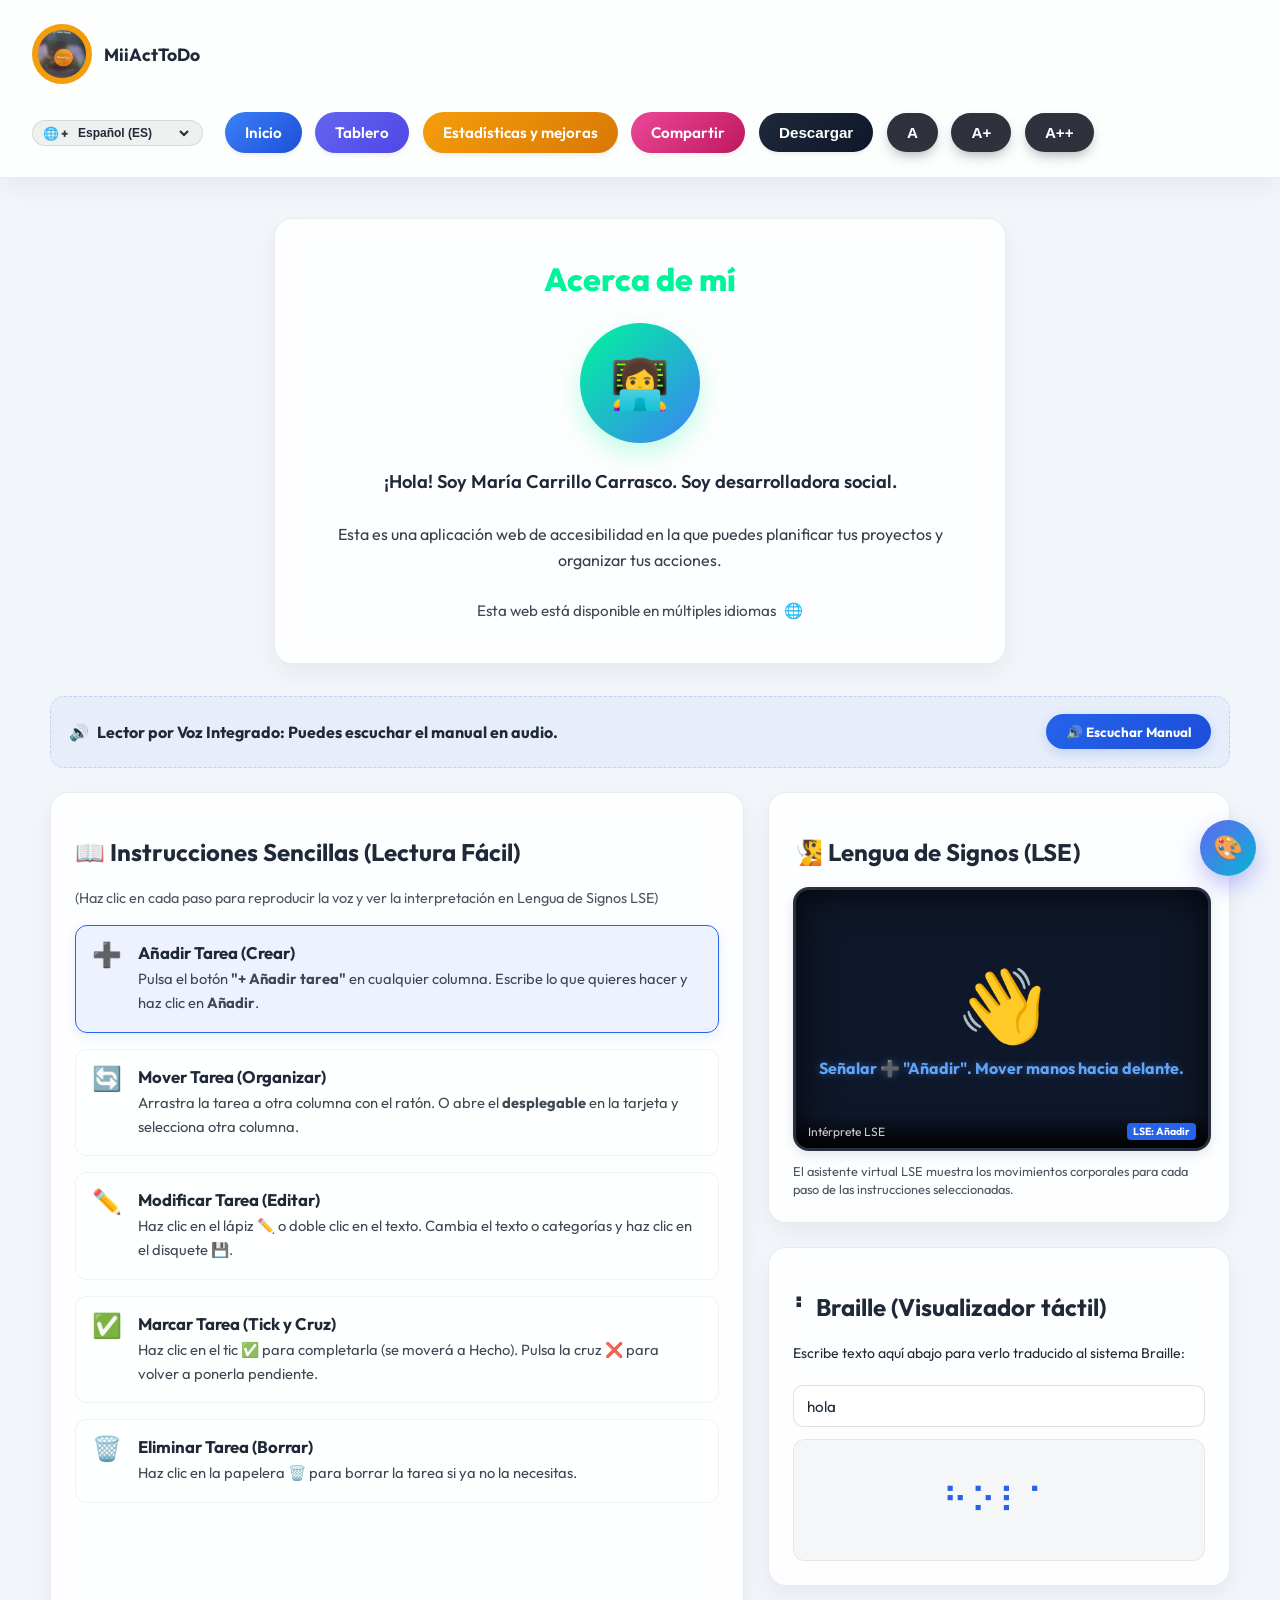
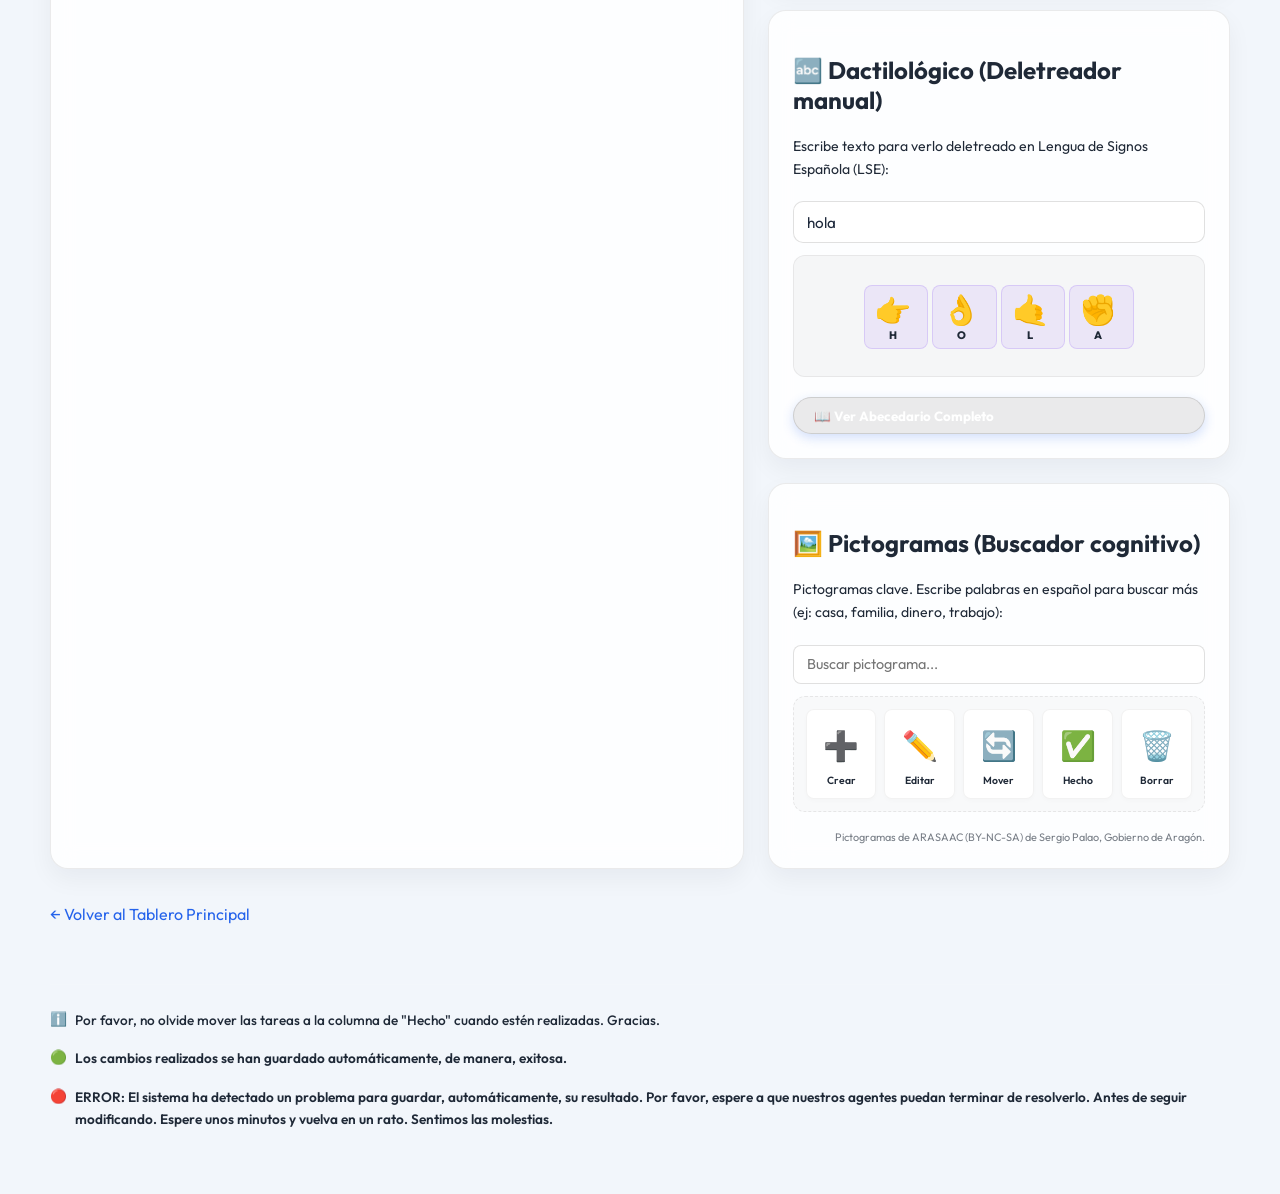
==== commit 18676424: "feat: align navbars with font size buttons, add toggle instructions button to board, and support sha" ====
--- a/pages/about/index.html
+++ b/pages/about/index.html
@@ -24,6 +24,9 @@
       <a reel="../estadisticasymejoras/index.html" class="nav-btn nav-btn-stats" data-translate="nav_stats">Estadísticas y mejoras</a>
       <a reel="../compartir/index.html" class="nav-btn nav-btn-share" data-translate="nav_share">Compartir</a>
       <button type="button" class="nav-btn nav-btn-download" data-action="download-board" data-translate="nav_download">Descargar</button>
+      <button type="button" id="font-size-reset-btn" class="nav-btn nav-btn-font-size" title="Volver al tamaño de letra original">A</button>
+      <button type="button" id="font-size-btn" class="nav-btn nav-btn-font-size" title="Aumentar tamaño de letra">A+</button>
+      <button type="button" id="font-size-larger-btn" class="nav-btn nav-btn-font-size" title="Hacer la letra aún más grande">A++</button>
     </div>
   </nav>
 
--- a/css/style.css
+++ b/css/style.css
@@ -1244,6 +1244,15 @@
   pointer-events: auto;
 }
 
+@media (max-width: 480px) {
+  .theme-panel {
+    width: calc(100% - 48px) !important;
+    right: 24px !important;
+    left: 24px !important;
+    bottom: 96px !important;
+  }
+}
+
 .theme-panel.dark-theme-panel {
   background: rgba(15, 23, 42, 0.9);
   border: 1px solid rgba(255, 255, 255, 0.1);
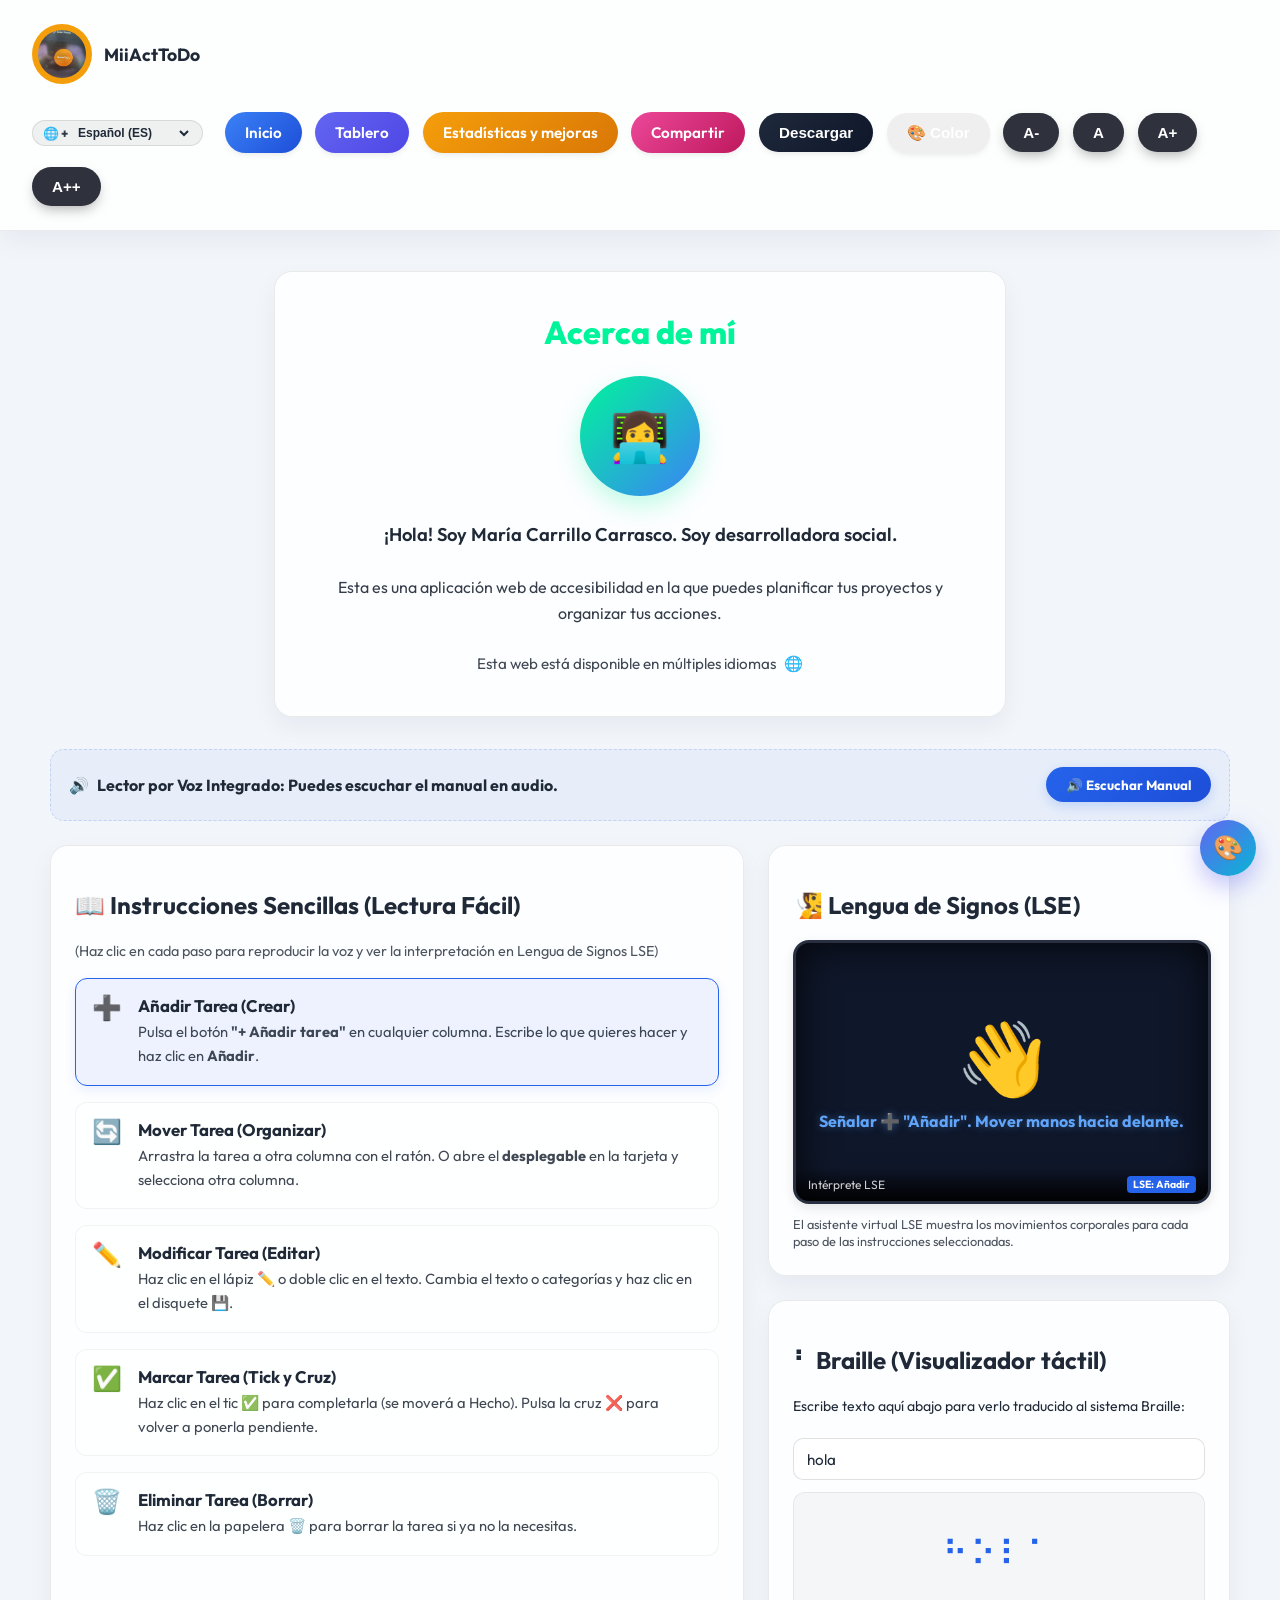
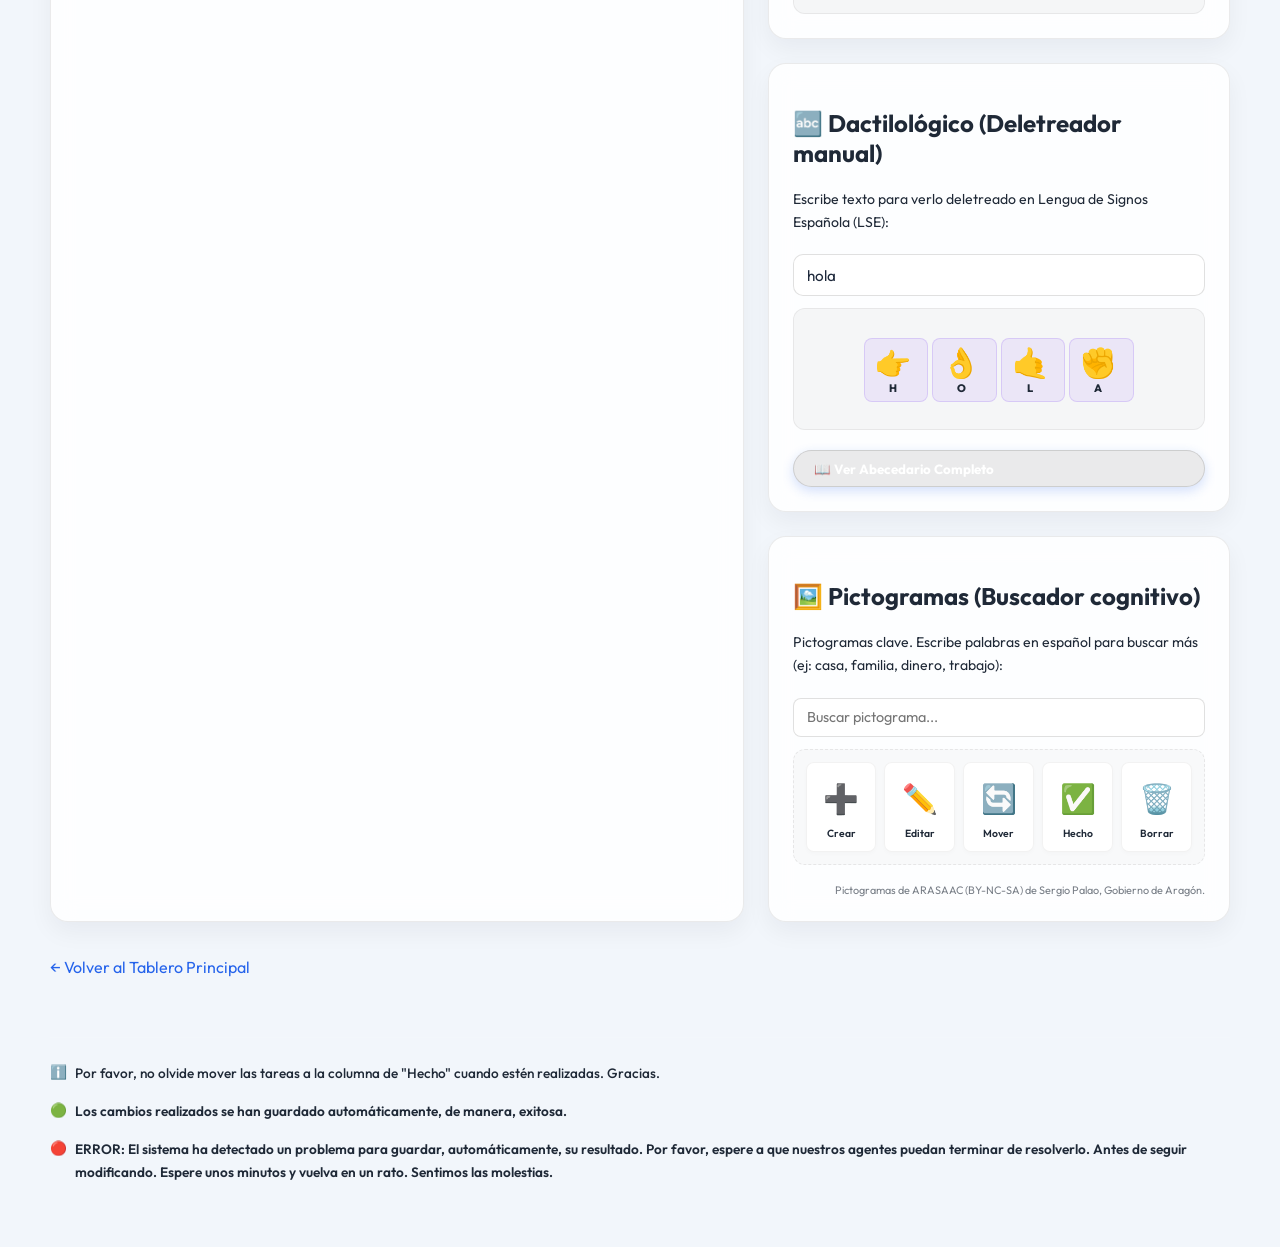
==== commit 9b7b454f: "feat: add nav theme trigger button, decrease font button A-, and improve mobile viewport styles" ====
--- a/pages/about/index.html
+++ b/pages/about/index.html
@@ -24,6 +24,8 @@
       <a reel="../estadisticasymejoras/index.html" class="nav-btn nav-btn-stats" data-translate="nav_stats">Estadísticas y mejoras</a>
       <a reel="../compartir/index.html" class="nav-btn nav-btn-share" data-translate="nav_share">Compartir</a>
       <button type="button" class="nav-btn nav-btn-download" data-action="download-board" data-translate="nav_download">Descargar</button>
+      <button type="button" class="nav-btn nav-btn-theme" id="nav-theme-btn" title="Cambiar colores de la página">🎨 Color</button>
+      <button type="button" id="font-size-decrease-btn" class="nav-btn nav-btn-font-size" title="Disminuir tamaño de letra">A-</button>
       <button type="button" id="font-size-reset-btn" class="nav-btn nav-btn-font-size" title="Volver al tamaño de letra original">A</button>
       <button type="button" id="font-size-btn" class="nav-btn nav-btn-font-size" title="Aumentar tamaño de letra">A+</button>
       <button type="button" id="font-size-larger-btn" class="nav-btn nav-btn-font-size" title="Hacer la letra aún más grande">A++</button>
--- a/css/style.css
+++ b/css/style.css
@@ -1250,6 +1250,47 @@
     right: 24px !important;
     left: 24px !important;
     bottom: 96px !important;
+    z-index: 100000 !important;
+  }
+}
+
+/* Responsive Navbar and Floating trigger adjustments for Mobile Devices */
+@media (max-width: 768px) {
+  nav {
+    padding: 1rem !important;
+    flex-direction: column !important;
+    align-items: center !important;
+    gap: 0.75rem !important;
+  }
+  
+  .nav-brand {
+    justify-content: center !important;
+  }
+  
+  .nav-actions {
+    justify-content: center !important;
+    gap: 0.5rem !important;
+    width: 100% !important;
+  }
+  
+  .nav-btn {
+    padding: 0.5rem 0.85rem !important;
+    font-size: 0.82rem !important;
+  }
+
+  /* Make font size buttons compact and aligned */
+  .nav-btn-font-size {
+    padding: 0.5rem 0.65rem !important;
+    font-size: 0.82rem !important;
+    min-width: 32px !important;
+    text-align: center !important;
+  }
+  
+  .theme-trigger-btn {
+    bottom: 20px !important;
+    right: 20px !important;
+    display: flex !important;
+    z-index: 100000 !important;
   }
 }
 
